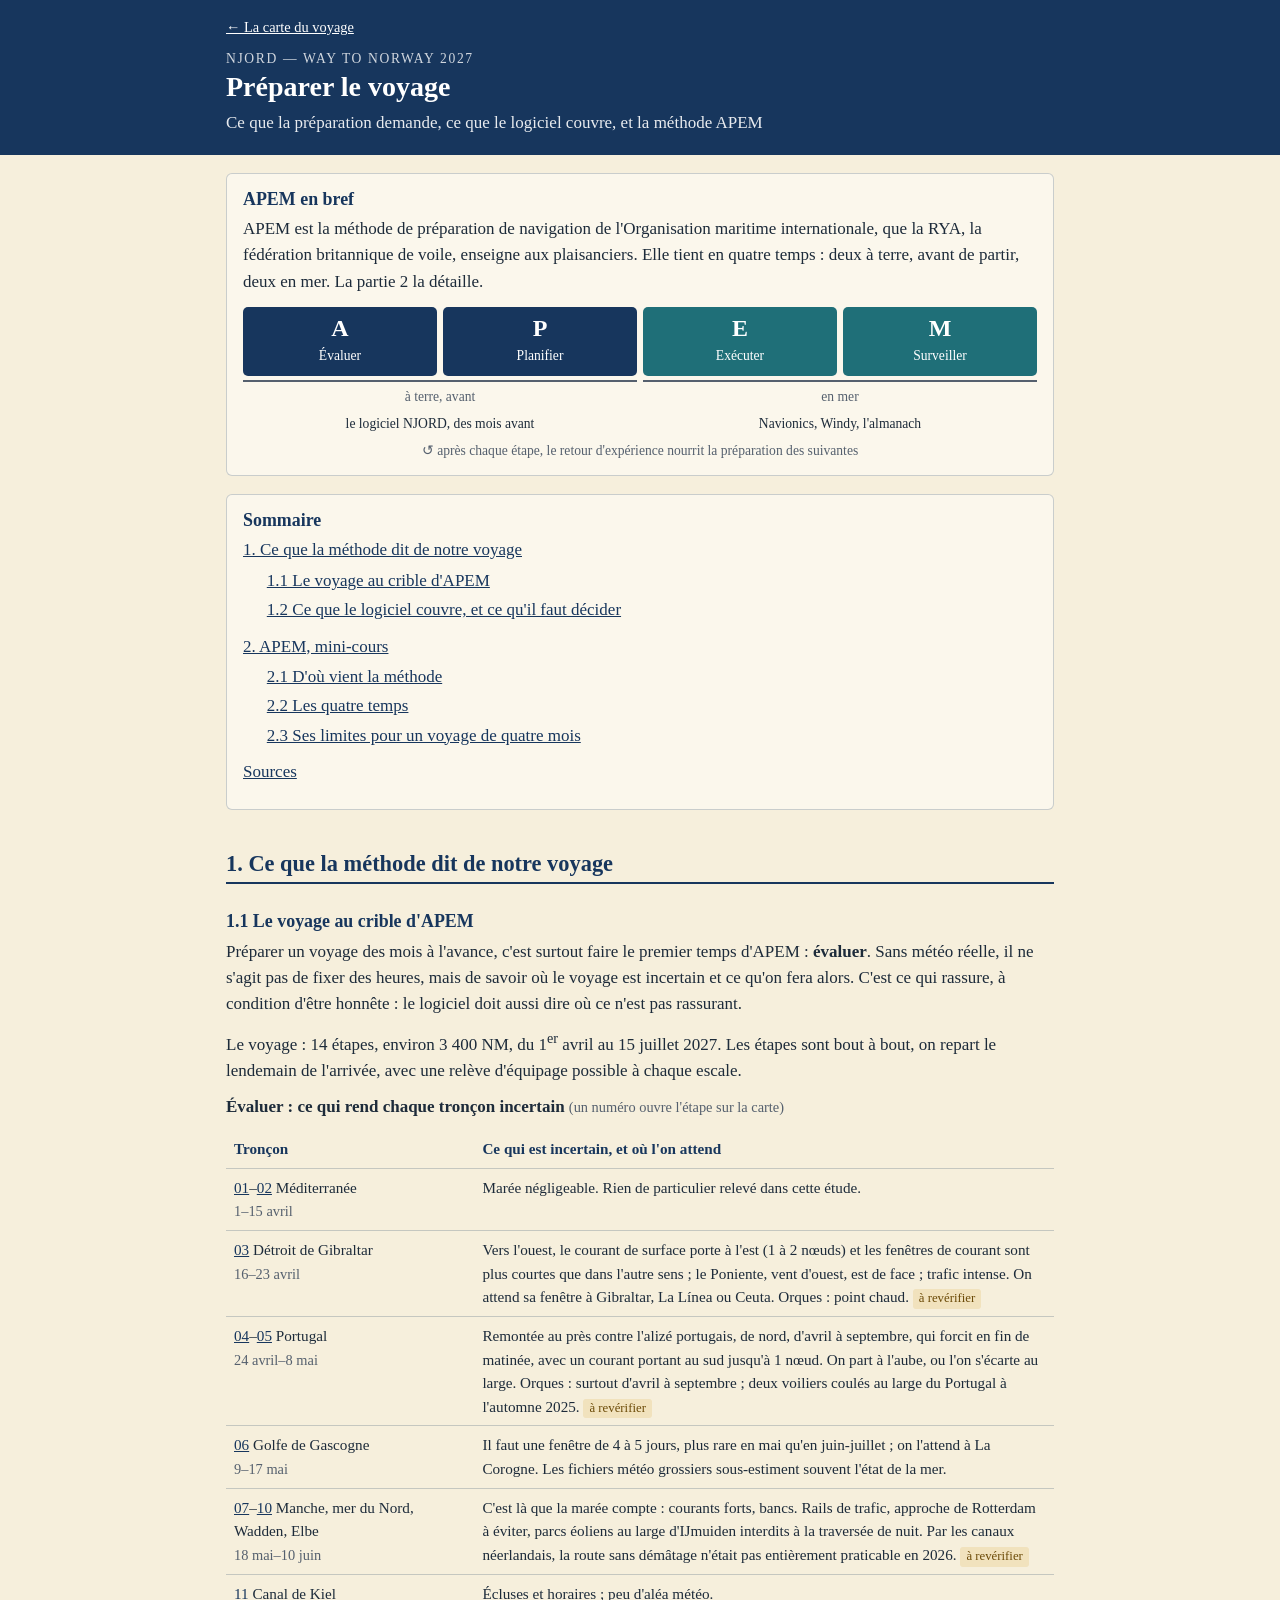
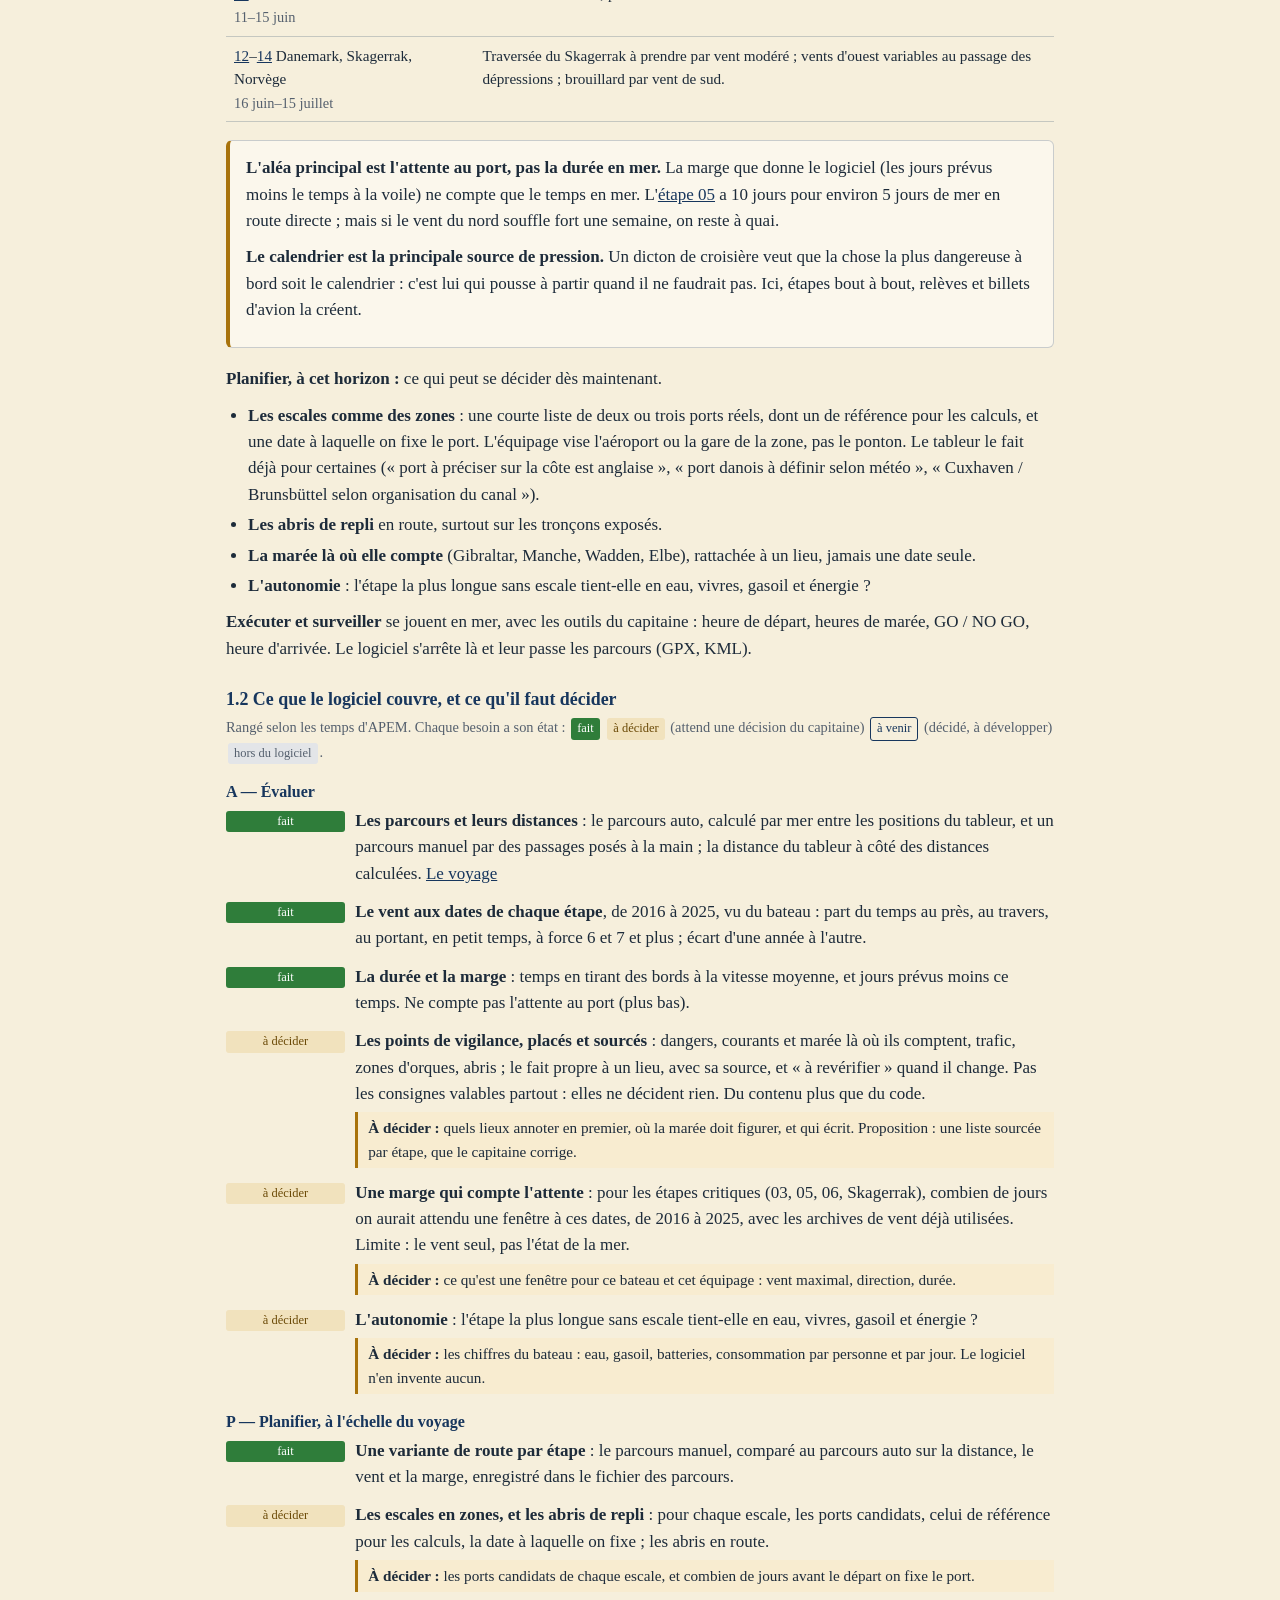
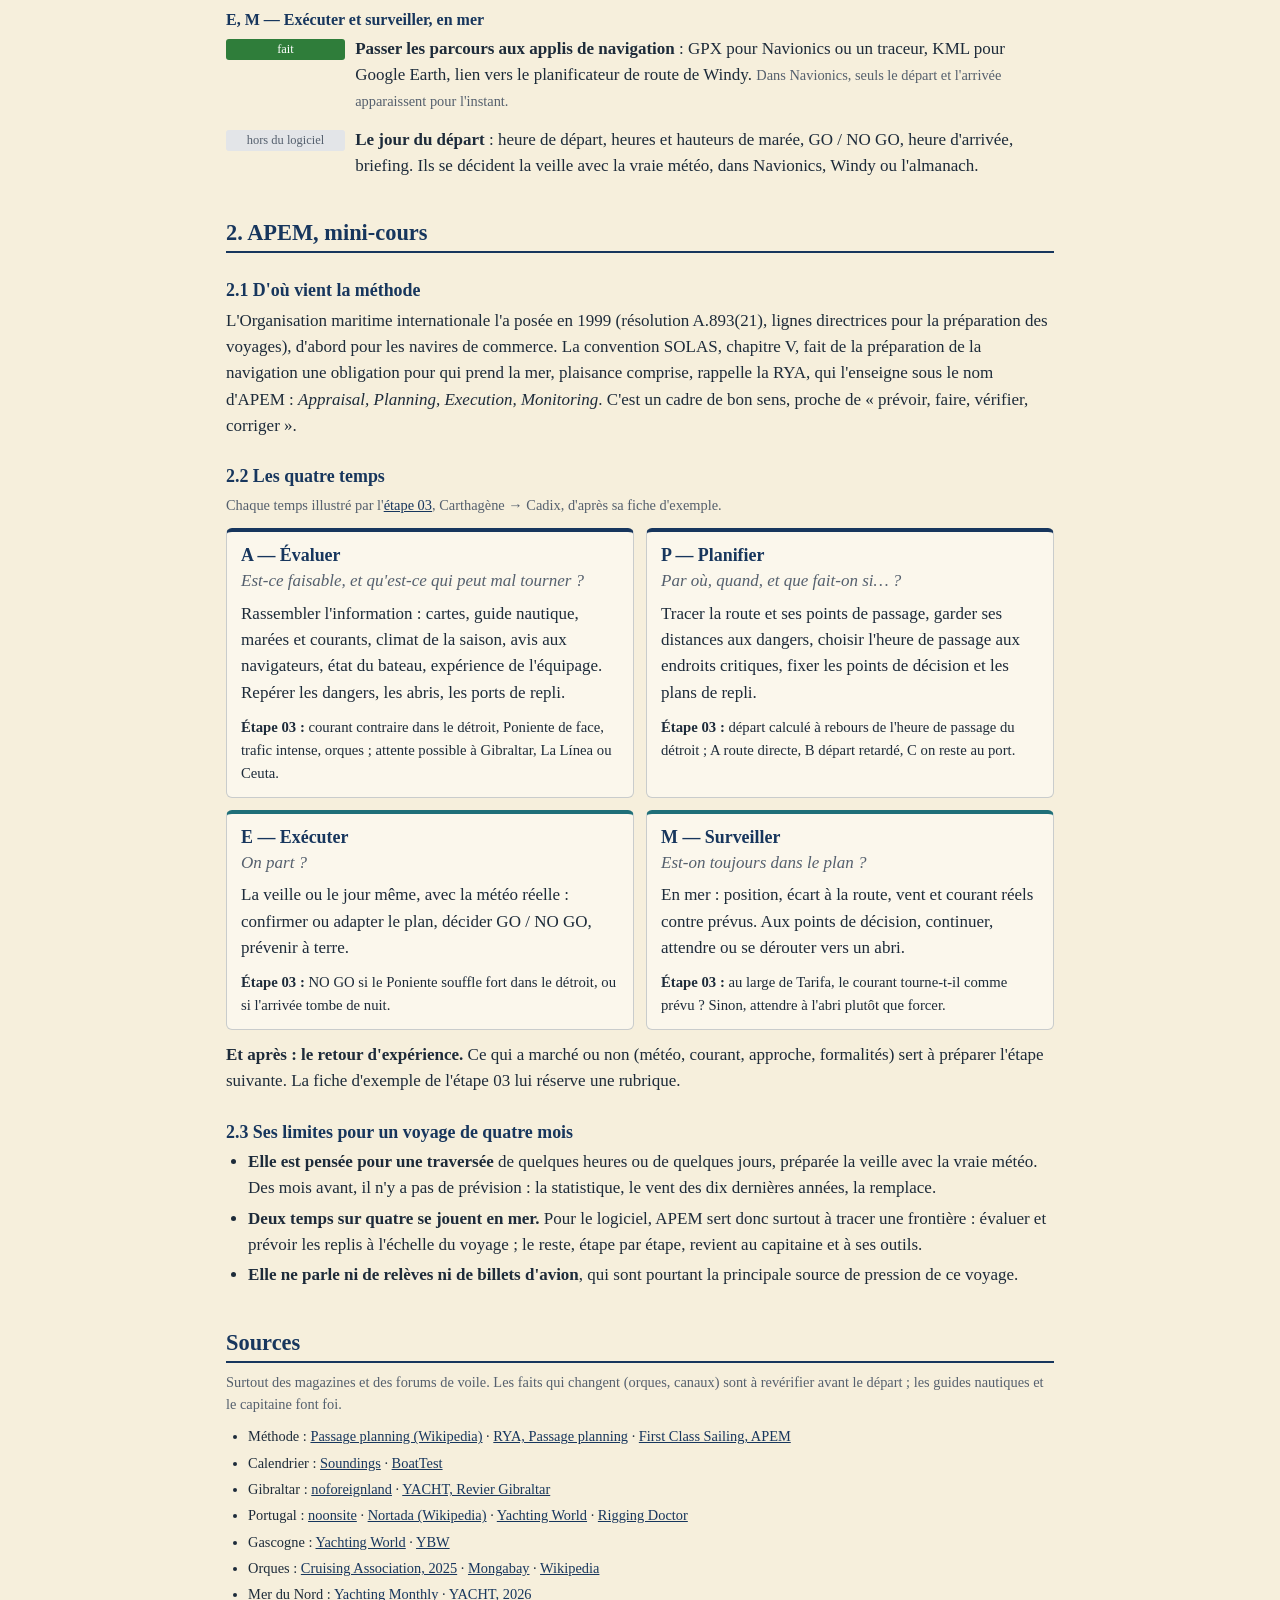
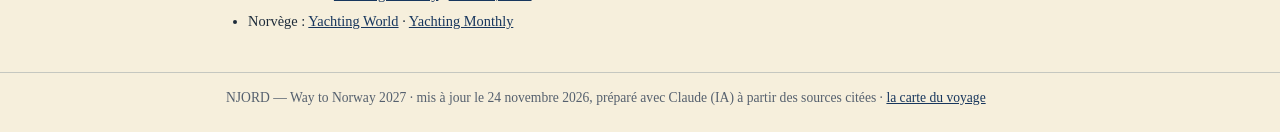
==== preparer.html @ 91cc05fa "Site publié depuis ad06f02" ====
<!doctype html>
<html lang="fr">
<head>
  <meta charset="utf-8">
  <meta name="viewport" content="width=device-width, initial-scale=1">
  <title>NJORD — préparer le voyage</title>
  <style>
    :root {
      --navy: #17365d;
      --sea: #1f6f78;
      --paper: #f6efdc;
      --card: #fbf7ec;
      --ink: #1d2b3a;
      --muted: #55606e;
      --rule: rgba(23, 54, 93, 0.22);
      --watch: #a8730c;
      --done: #2f7d3a;
    }
    * { box-sizing: border-box; }
    html { -webkit-text-size-adjust: 100%; }
    body { margin: 0; background: var(--paper); color: var(--ink); font: 17px/1.55 Georgia, 'Times New Roman', serif; }
    .wrap { max-width: 860px; margin: 0 auto; padding: 0 16px; }
    a { color: var(--navy); }
    h1, h2, h3, h4 { color: var(--navy); line-height: 1.25; }
    h1 { margin: 0; font-size: 1.75rem; color: #fff; }
    h2 { margin: 40px 0 8px; padding-bottom: 4px; border-bottom: 2px solid var(--navy); font-size: 1.4rem; }
    h3 { margin: 26px 0 6px; font-size: 1.12rem; }
    h4 { margin: 18px 0 6px; font-size: 1rem; }
    p { margin: 0 0 10px; }
    ul, ol { margin: 0 0 10px; padding-left: 1.3em; }
    li { margin-bottom: 4px; }
    .small { font-size: 0.9rem; color: var(--muted); }

    header { background: var(--navy); color: #fff; padding: 14px 0 18px; }
    header a { color: #fff; }
    header .back { display: inline-block; margin-bottom: 10px; font-size: 0.9rem; }
    header .kicker { font-size: 0.85rem; letter-spacing: 0.12em; text-transform: uppercase; opacity: 0.8; }
    header .sub { margin-top: 6px; opacity: 0.9; }

    .box { margin: 18px 0; padding: 14px 16px; background: var(--card); border: 1px solid var(--rule); border-radius: 6px; }
    .box h3 { margin-top: 0; }
    .finding { border-left: 4px solid var(--watch); }

    .phases { display: grid; grid-template-columns: repeat(4, 1fr); gap: 6px; margin: 12px 0 4px; text-align: center; }
    .phase { padding: 8px 4px; border-radius: 5px; color: #fff; }
    .phase b { display: block; font-size: 1.5rem; line-height: 1.1; }
    .phase span { font-size: 0.85rem; }
    .ashore { background: var(--navy); }
    .atsea { background: var(--sea); }
    .bands { display: grid; grid-template-columns: repeat(4, 1fr); gap: 6px; font-size: 0.85rem; text-align: center; color: var(--muted); }
    .bands div { grid-column: span 2; padding-top: 4px; border-top: 2px solid currentColor; }
    .bands .who { border-top: none; padding-top: 0; color: var(--ink); }
    .loop { margin-top: 6px; font-size: 0.85rem; color: var(--muted); text-align: center; }

    nav ol { list-style: none; padding-left: 0; }
    nav ol ol { padding-left: 1.4em; margin-top: 4px; }
    nav li { margin-bottom: 3px; }

    table { width: 100%; border-collapse: collapse; margin: 10px 0 14px; font-size: 0.95rem; }
    th, td { padding: 7px 8px; border-bottom: 1px solid var(--rule); text-align: left; vertical-align: top; }
    th { color: var(--navy); }
    td:first-child { width: 30%; }
    .tag { display: inline-block; padding: 0 6px; border-radius: 3px; background: #f1e2bd; color: #6b4a07; font-size: 0.8rem; white-space: nowrap; }

    .needs { list-style: none; padding-left: 0; }
    .needs > li { display: grid; grid-template-columns: 7em 1fr; gap: 0.6em; margin-bottom: 12px; }
    .state { display: inline-block; align-self: start; margin-top: 3px; padding: 1px 6px; border-radius: 3px; font-size: 0.78rem; text-align: center; }
    .state.done { background: var(--done); color: #fff; }
    .state.decide { background: #f1e2bd; color: #6b4a07; }
    .state.coming { border: 1px solid var(--navy); color: var(--navy); }
    .state.out { background: #e3e5e8; color: var(--muted); }
    .legend .state { margin: 0 2px; }
    .decision { margin-top: 5px; padding: 4px 10px; border-left: 3px solid var(--watch); background: #f8ecd0; font-size: 0.95rem; }

    .cards { display: grid; grid-template-columns: repeat(2, 1fr); gap: 12px; margin: 12px 0; }
    .card { padding: 12px 14px; background: var(--card); border: 1px solid var(--rule); border-top: 4px solid var(--navy); border-radius: 6px; }
    .card.atsea-card { border-top-color: var(--sea); }
    .card h3 { margin: 0 0 2px; }
    .card .q { margin-bottom: 6px; font-style: italic; color: var(--muted); }
    .card .ex { margin-top: 6px; font-size: 0.92rem; }

    footer { margin: 40px 0 0; padding: 14px 0 24px; border-top: 1px solid var(--rule); font-size: 0.85rem; color: var(--muted); }
    .sources li { font-size: 0.9rem; }

    @media (max-width: 600px) {
      body { font-size: 16px; }
      .cards { grid-template-columns: 1fr; }
      td:first-child { width: 36%; }
      .phase b { font-size: 1.25rem; }
      .phase span, .bands { font-size: 0.75rem; }
      .needs > li { grid-template-columns: 1fr; gap: 3px; }
      .needs .state { justify-self: start; }
    }
    @media print {
      @page { size: A4; margin: 14mm; }
      body { background: #fff; font-size: 11pt; }
      header, .phase, .state { -webkit-print-color-adjust: exact; print-color-adjust: exact; }
      header .back { display: none; }
      .box, .card, tr, .phases, .needs > li { break-inside: avoid; }
      h2, h3, h4 { break-after: avoid; }
      a { color: inherit; text-decoration: none; }
    }
  </style>
</head>
<body>
  <header>
    <div class="wrap">
      <a class="back" href="index.html#voyage">← La carte du voyage</a>
      <div class="kicker">NJORD — Way to Norway 2027</div>
      <h1>Préparer le voyage</h1>
      <div class="sub">Ce que la préparation demande, ce que le logiciel couvre, et la méthode APEM</div>
    </div>
  </header>

  <main class="wrap">
    <div class="box">
      <h3>APEM en bref</h3>
      <p>APEM est la méthode de préparation de navigation de l'Organisation maritime internationale, que la RYA, la
        fédération britannique de voile, enseigne aux plaisanciers. Elle tient en quatre temps : deux à terre, avant de
        partir, deux en mer. La partie 2 la détaille.</p>
      <div class="phases" role="img" aria-label="Évaluer et Planifier à terre, avec le logiciel NJORD ; Exécuter et Surveiller en mer, avec les applis de navigation">
        <div class="phase ashore"><b>A</b><span>Évaluer</span></div>
        <div class="phase ashore"><b>P</b><span>Planifier</span></div>
        <div class="phase atsea"><b>E</b><span>Exécuter</span></div>
        <div class="phase atsea"><b>M</b><span>Surveiller</span></div>
      </div>
      <div class="bands">
        <div>à terre, avant</div>
        <div>en mer</div>
        <div class="who">le logiciel NJORD, des mois avant</div>
        <div class="who">Navionics, Windy, l'almanach</div>
      </div>
      <div class="loop">↺ après chaque étape, le retour d'expérience nourrit la préparation des suivantes</div>
    </div>

    <nav class="box" aria-label="Sommaire">
      <h3>Sommaire</h3>
      <ol>
        <li><a href="#partie-1">1. Ce que la méthode dit de notre voyage</a>
          <ol>
            <li><a href="#etude">1.1 Le voyage au crible d'APEM</a></li>
            <li><a href="#couverture">1.2 Ce que le logiciel couvre, et ce qu'il faut décider</a></li>
          </ol>
        </li>
        <li><a href="#partie-2">2. APEM, mini-cours</a>
          <ol>
            <li><a href="#origine">2.1 D'où vient la méthode</a></li>
            <li><a href="#temps">2.2 Les quatre temps</a></li>
            <li><a href="#limites">2.3 Ses limites pour un voyage de quatre mois</a></li>
          </ol>
        </li>
        <li><a href="#sources">Sources</a></li>
      </ol>
    </nav>

    <h2 id="partie-1">1. Ce que la méthode dit de notre voyage</h2>

    <h3 id="etude">1.1 Le voyage au crible d'APEM</h3>
    <p>Préparer un voyage des mois à l'avance, c'est surtout faire le premier temps d'APEM : <b>évaluer</b>. Sans
      météo réelle, il ne s'agit pas de fixer des heures, mais de savoir où le voyage est incertain et ce qu'on fera
      alors. C'est ce qui rassure, à condition d'être honnête : le logiciel doit aussi dire où ce n'est pas rassurant.</p>
    <p>Le voyage : 14 étapes, environ 3 400 NM, du 1<sup>er</sup> avril au 15 juillet 2027. Les étapes sont bout à
      bout, on repart le lendemain de l'arrivée, avec une relève d'équipage possible à chaque escale.</p>

    <p><b>Évaluer : ce qui rend chaque tronçon incertain</b> <span class="small">(un numéro ouvre l'étape sur la
      carte)</span></p>
    <table>
      <thead><tr><th>Tronçon</th><th>Ce qui est incertain, et où l'on attend</th></tr></thead>
      <tbody>
        <tr><td><a href="index.html#etape-01">01</a>–<a href="index.html#etape-02">02</a> Méditerranée<br><span class="small">1–15 avril</span></td>
          <td>Marée négligeable. Rien de particulier relevé dans cette étude.</td></tr>
        <tr><td><a href="index.html#etape-03">03</a> Détroit de Gibraltar<br><span class="small">16–23 avril</span></td>
          <td>Vers l'ouest, le courant de surface porte à l'est (1 à 2 nœuds) et les fenêtres de courant sont plus
            courtes que dans l'autre sens ; le Poniente, vent d'ouest, est de face ; trafic intense. On attend sa
            fenêtre à Gibraltar, La Línea ou Ceuta. Orques : point chaud. <span class="tag">à revérifier</span></td></tr>
        <tr><td><a href="index.html#etape-04">04</a>–<a href="index.html#etape-05">05</a> Portugal<br><span class="small">24 avril–8 mai</span></td>
          <td>Remontée au près contre l'alizé portugais, de nord, d'avril à septembre, qui forcit en fin de matinée,
            avec un courant portant au sud jusqu'à 1 nœud. On part à l'aube, ou l'on s'écarte au large. Orques :
            surtout d'avril à septembre ; deux voiliers coulés au large du Portugal à l'automne 2025.
            <span class="tag">à revérifier</span></td></tr>
        <tr><td><a href="index.html#etape-06">06</a> Golfe de Gascogne<br><span class="small">9–17 mai</span></td>
          <td>Il faut une fenêtre de 4 à 5 jours, plus rare en mai qu'en juin-juillet ; on l'attend à La Corogne. Les
            fichiers météo grossiers sous-estiment souvent l'état de la mer.</td></tr>
        <tr><td><a href="index.html#etape-07">07</a>–<a href="index.html#etape-10">10</a> Manche, mer du Nord, Wadden, Elbe<br><span class="small">18 mai–10 juin</span></td>
          <td>C'est là que la marée compte : courants forts, bancs. Rails de trafic, approche de Rotterdam à éviter,
            parcs éoliens au large d'IJmuiden interdits à la traversée de nuit. Par les canaux néerlandais, la route
            sans démâtage n'était pas entièrement praticable en 2026. <span class="tag">à revérifier</span></td></tr>
        <tr><td><a href="index.html#etape-11">11</a> Canal de Kiel<br><span class="small">11–15 juin</span></td>
          <td>Écluses et horaires ; peu d'aléa météo.</td></tr>
        <tr><td><a href="index.html#etape-12">12</a>–<a href="index.html#etape-14">14</a> Danemark, Skagerrak, Norvège<br><span class="small">16 juin–15 juillet</span></td>
          <td>Traversée du Skagerrak à prendre par vent modéré ; vents d'ouest variables au passage des dépressions ;
            brouillard par vent de sud.</td></tr>
      </tbody>
    </table>

    <div class="box finding">
      <p><b>L'aléa principal est l'attente au port, pas la durée en mer.</b> La marge que donne le logiciel (les jours
        prévus moins le temps à la voile) ne compte que le temps en mer. L'<a href="index.html#etape-05">étape 05</a> a
        10 jours pour environ 5 jours de mer en route directe ; mais si le vent du nord souffle fort une semaine, on
        reste à quai.</p>
      <p><b>Le calendrier est la principale source de pression.</b> Un dicton de croisière veut que la chose la plus
        dangereuse à bord soit le calendrier : c'est lui qui pousse à partir quand il ne faudrait pas. Ici, étapes bout
        à bout, relèves et billets d'avion la créent.</p>
    </div>

    <p><b>Planifier, à cet horizon :</b> ce qui peut se décider dès maintenant.</p>
    <ul>
      <li><b>Les escales comme des zones</b> : une courte liste de deux ou trois ports réels, dont un de référence pour
        les calculs, et une date à laquelle on fixe le port. L'équipage vise l'aéroport ou la gare de la zone, pas le
        ponton. Le tableur le fait déjà pour certaines (« port à préciser sur la côte est anglaise », « port danois à
        définir selon météo », « Cuxhaven / Brunsbüttel selon organisation du canal »).</li>
      <li><b>Les abris de repli</b> en route, surtout sur les tronçons exposés.</li>
      <li><b>La marée là où elle compte</b> (Gibraltar, Manche, Wadden, Elbe), rattachée à un lieu, jamais une date
        seule.</li>
      <li><b>L'autonomie</b> : l'étape la plus longue sans escale tient-elle en eau, vivres, gasoil et énergie ?</li>
    </ul>
    <p><b>Exécuter et surveiller</b> se jouent en mer, avec les outils du capitaine : heure de départ, heures de
      marée, GO / NO GO, heure d'arrivée. Le logiciel s'arrête là et leur passe les parcours (GPX, KML).</p>

    <h3 id="couverture">1.2 Ce que le logiciel couvre, et ce qu'il faut décider</h3>
    <p class="small legend">Rangé selon les temps d'APEM. Chaque besoin a son état :
      <span class="state done">fait</span> <span class="state decide">à décider</span> (attend une décision du
      capitaine) <span class="state coming">à venir</span> (décidé, à développer)
      <span class="state out">hors du logiciel</span>.</p>

    <h4>A — Évaluer</h4>
    <ul class="needs">
      <li><span class="state done">fait</span><div><b>Les parcours et leurs distances</b> : le parcours auto, calculé par
        mer entre les positions du tableur, et un parcours manuel par des passages posés à la main ; la distance du
        tableur à côté des distances calculées. <a href="index.html#voyage">Le voyage</a></div></li>
      <li><span class="state done">fait</span><div><b>Le vent aux dates de chaque étape</b>, de 2016 à 2025, vu du bateau :
        part du temps au près, au travers, au portant, en petit temps, à force 6 et 7 et plus ; écart d'une année à
        l'autre.</div></li>
      <li><span class="state done">fait</span><div><b>La durée et la marge</b> : temps en tirant des bords à la vitesse
        moyenne, et jours prévus moins ce temps. Ne compte pas l'attente au port (plus bas).</div></li>
      <li><span class="state decide">à décider</span><div><b>Les points de vigilance, placés et sourcés</b> : dangers,
        courants et marée là où ils comptent, trafic, zones d'orques, abris ; le fait propre à un lieu, avec sa source,
        et « à revérifier » quand il change. Pas les consignes valables partout : elles ne décident rien. Du contenu
        plus que du code.
        <div class="decision"><b>À décider :</b> quels lieux annoter en premier, où la marée doit figurer, et qui écrit.
          Proposition : une liste sourcée par étape, que le capitaine corrige.</div></div></li>
      <li><span class="state decide">à décider</span><div><b>Une marge qui compte l'attente</b> : pour les étapes
        critiques (03, 05, 06, Skagerrak), combien de jours on aurait attendu une fenêtre à ces dates, de 2016 à 2025,
        avec les archives de vent déjà utilisées. Limite : le vent seul, pas l'état de la mer.
        <div class="decision"><b>À décider :</b> ce qu'est une fenêtre pour ce bateau et cet équipage : vent maximal,
          direction, durée.</div></div></li>
      <li><span class="state decide">à décider</span><div><b>L'autonomie</b> : l'étape la plus longue sans escale
        tient-elle en eau, vivres, gasoil et énergie ?
        <div class="decision"><b>À décider :</b> les chiffres du bateau : eau, gasoil, batteries, consommation par
          personne et par jour. Le logiciel n'en invente aucun.</div></div></li>
    </ul>

    <h4>P — Planifier, à l'échelle du voyage</h4>
    <ul class="needs">
      <li><span class="state done">fait</span><div><b>Une variante de route par étape</b> : le parcours manuel, comparé au
        parcours auto sur la distance, le vent et la marge, enregistré dans le fichier des parcours.</div></li>
      <li><span class="state decide">à décider</span><div><b>Les escales en zones, et les abris de repli</b> : pour chaque
        escale, les ports candidats, celui de référence pour les calculs, la date à laquelle on fixe ; les abris en
        route.
        <div class="decision"><b>À décider :</b> les ports candidats de chaque escale, et combien de jours avant le
          départ on fixe le port.</div></div></li>
    </ul>

    <h4>E, M — Exécuter et surveiller, en mer</h4>
    <ul class="needs">
      <li><span class="state done">fait</span><div><b>Passer les parcours aux applis de navigation</b> : GPX pour Navionics
        ou un traceur, KML pour Google Earth, lien vers le planificateur de route de Windy.
        <span class="small">Dans Navionics, seuls le départ et l'arrivée apparaissent pour l'instant.</span></div></li>
      <li><span class="state out">hors du logiciel</span><div><b>Le jour du départ</b> : heure de départ, heures et
        hauteurs de marée, GO / NO GO, heure d'arrivée, briefing. Ils se décident la veille avec la vraie météo, dans
        Navionics, Windy ou l'almanach.</div></li>
    </ul>

    <h2 id="partie-2">2. APEM, mini-cours</h2>

    <h3 id="origine">2.1 D'où vient la méthode</h3>
    <p>L'Organisation maritime internationale l'a posée en 1999 (résolution A.893(21), lignes directrices pour la
      préparation des voyages), d'abord pour les navires de commerce. La convention SOLAS, chapitre V, fait de la
      préparation de la navigation une obligation pour qui prend la mer, plaisance comprise, rappelle la RYA, qui
      l'enseigne sous le nom d'APEM : <i>Appraisal, Planning, Execution, Monitoring</i>. C'est un cadre de bon sens,
      proche de « prévoir, faire, vérifier, corriger ».</p>

    <h3 id="temps">2.2 Les quatre temps</h3>
    <p class="small">Chaque temps illustré par l'<a href="index.html#etape-03">étape 03</a>, Carthagène → Cadix,
      d'après sa fiche d'exemple.</p>
    <div class="cards">
      <div class="card">
        <h3>A — Évaluer</h3>
        <div class="q">Est-ce faisable, et qu'est-ce qui peut mal tourner ?</div>
        <p>Rassembler l'information : cartes, guide nautique, marées et courants, climat de la saison, avis aux
          navigateurs, état du bateau, expérience de l'équipage. Repérer les dangers, les abris, les ports de repli.</p>
        <div class="ex"><b>Étape 03 :</b> courant contraire dans le détroit, Poniente de face, trafic intense, orques ;
          attente possible à Gibraltar, La Línea ou Ceuta.</div>
      </div>
      <div class="card">
        <h3>P — Planifier</h3>
        <div class="q">Par où, quand, et que fait-on si… ?</div>
        <p>Tracer la route et ses points de passage, garder ses distances aux dangers, choisir l'heure de passage aux
          endroits critiques, fixer les points de décision et les plans de repli.</p>
        <div class="ex"><b>Étape 03 :</b> départ calculé à rebours de l'heure de passage du détroit ; A route directe,
          B départ retardé, C on reste au port.</div>
      </div>
      <div class="card atsea-card">
        <h3>E — Exécuter</h3>
        <div class="q">On part ?</div>
        <p>La veille ou le jour même, avec la météo réelle : confirmer ou adapter le plan, décider GO / NO GO,
          prévenir à terre.</p>
        <div class="ex"><b>Étape 03 :</b> NO GO si le Poniente souffle fort dans le détroit, ou si l'arrivée tombe de
          nuit.</div>
      </div>
      <div class="card atsea-card">
        <h3>M — Surveiller</h3>
        <div class="q">Est-on toujours dans le plan ?</div>
        <p>En mer : position, écart à la route, vent et courant réels contre prévus. Aux points de décision,
          continuer, attendre ou se dérouter vers un abri.</p>
        <div class="ex"><b>Étape 03 :</b> au large de Tarifa, le courant tourne-t-il comme prévu ? Sinon, attendre à
          l'abri plutôt que forcer.</div>
      </div>
    </div>
    <p><b>Et après : le retour d'expérience.</b> Ce qui a marché ou non (météo, courant, approche, formalités) sert à
      préparer l'étape suivante. La fiche d'exemple de l'étape 03 lui réserve une rubrique.</p>

    <h3 id="limites">2.3 Ses limites pour un voyage de quatre mois</h3>
    <ul>
      <li><b>Elle est pensée pour une traversée</b> de quelques heures ou de quelques jours, préparée la veille avec
        la vraie météo. Des mois avant, il n'y a pas de prévision : la statistique, le vent des dix dernières années,
        la remplace.</li>
      <li><b>Deux temps sur quatre se jouent en mer.</b> Pour le logiciel, APEM sert donc surtout à tracer une
        frontière : évaluer et prévoir les replis à l'échelle du voyage ; le reste, étape par étape, revient au
        capitaine et à ses outils.</li>
      <li><b>Elle ne parle ni de relèves ni de billets d'avion</b>, qui sont pourtant la principale source de pression
        de ce voyage.</li>
    </ul>

    <h2 id="sources">Sources</h2>
    <p class="small">Surtout des magazines et des forums de voile. Les faits qui changent (orques, canaux) sont à
      revérifier avant le départ ; les guides nautiques et le capitaine font foi.</p>
    <ul class="sources">
      <li>Méthode : <a href="https://wikipedia.com/wiki/Passage_planning">Passage planning (Wikipedia)</a> ·
        <a href="https://www.rya.org.uk/water-safety/passage-planning-and-navigation/passage-planning/">RYA, Passage planning</a> ·
        <a href="https://www.firstclasssailing.com/blog/?p=7060">First Class Sailing, APEM</a></li>
      <li>Calendrier : <a href="https://soundingsonline.com/?p=8841">Soundings</a> ·
        <a href="https://boattest.com/article/whose-idea-was-why-planning-doesnt-always-pay.md">BoatTest</a></li>
      <li>Gibraltar : <a href="https://blog.noforeignland.com/transiting-the-straits-of-gibraltar/">noforeignland</a> ·
        <a href="https://www.yacht.de/reisen-chartern/weltweit/revier-gibraltar-etappenziel-mit-geschichte-zwischen-mittelmeer-und-atlantik/">YACHT, Revier Gibraltar</a></li>
      <li>Portugal : <a href="https://www.noonsite.com/place/portugal/view/weather">noonsite</a> ·
        <a href="https://Www.wikipedia.org/wiki/Nortada">Nortada (Wikipedia)</a> ·
        <a href="https://www.pressreader.com/uk/yachting-world/20181001/281852939442505">Yachting World</a> ·
        <a href="https://riggingdoctor.com/life-aboard/2020/2/1/transatlantic-azores-to-portugal-review">Rigging Doctor</a></li>
      <li>Gascogne : <a href="https://www.yachtingworld.com/expert-sailing-techniques/masterclass-crossing-the-bay-of-biscay-135901">Yachting World</a> ·
        <a href="https://forums.ybw.com/threads/best-time-to-cross-biscay.318951">YBW</a></li>
      <li>Orques : <a href="https://www.theca.org.uk/node/64925">Cruising Association, 2025</a> ·
        <a href="https://news.mongabay.com/short-article/2025/09/iberian-orcas-sink-sailboat-in-latest-ramming-game-in-portugal/">Mongabay</a> ·
        <a href="https://en.wikipedia.org/wiki/Iberian_orca_attacks">Wikipedia</a></li>
      <li>Mer du Nord : <a href="https://www.yachtingmonthly.com/cruising/cruising-guides/sailing-holland-a-cruising-itinerary-just-for-you-88404">Yachting Monthly</a> ·
        <a href="https://www.yacht.de/en/reisen-chartern/niederlande-und-belgien/niederlande-stehende-mast-route-2026-nicht-durchgaengig-befahrbar/">YACHT, 2026</a></li>
      <li>Norvège : <a href="https://www.yachtingworld.com/?p=132308">Yachting World</a> ·
        <a href="https://www.pressreader.com/uk/yachting-monthly/20191001/281625306981943">Yachting Monthly</a></li>
    </ul>
  </main>

  <footer>
    <div class="wrap">NJORD — Way to Norway 2027 · mis à jour le 24 novembre 2026, préparé avec Claude (IA) à partir
      des sources citées · <a href="index.html#voyage">la carte du voyage</a></div>
  </footer>
</body>
</html>
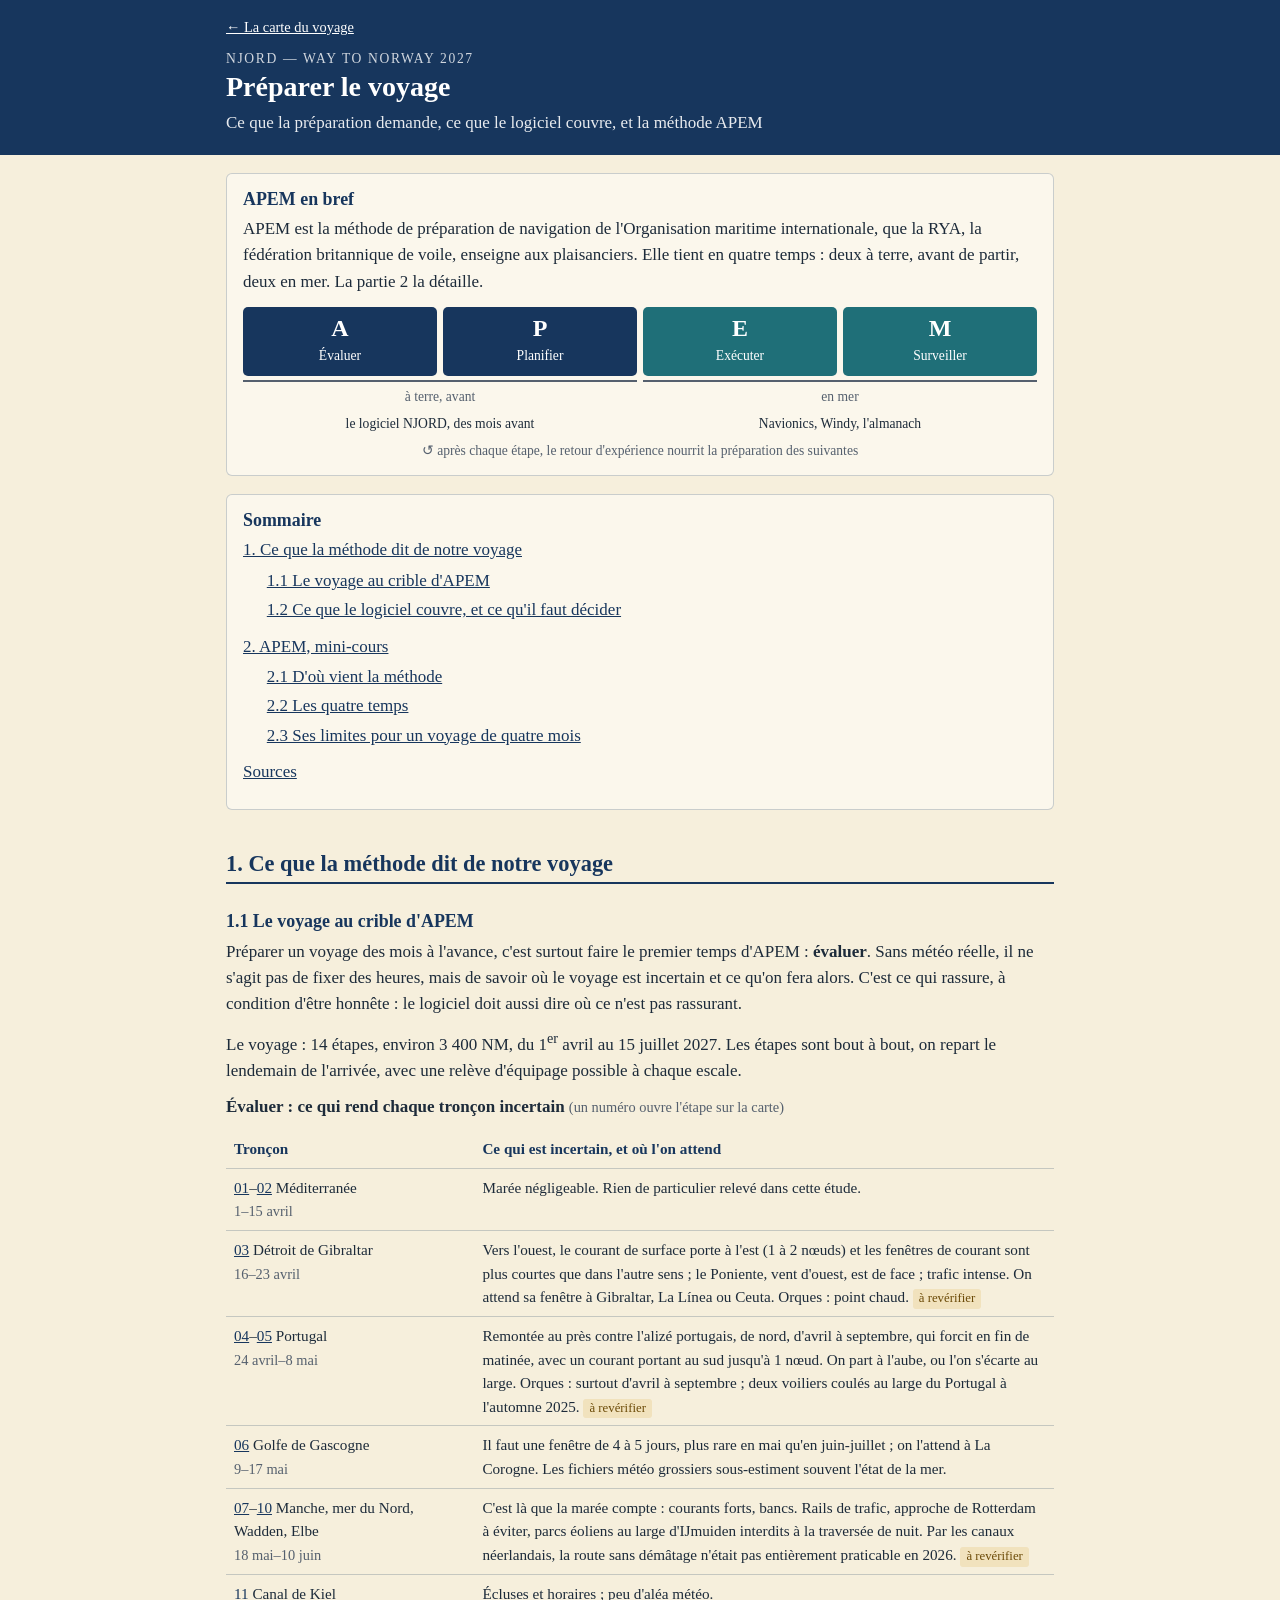
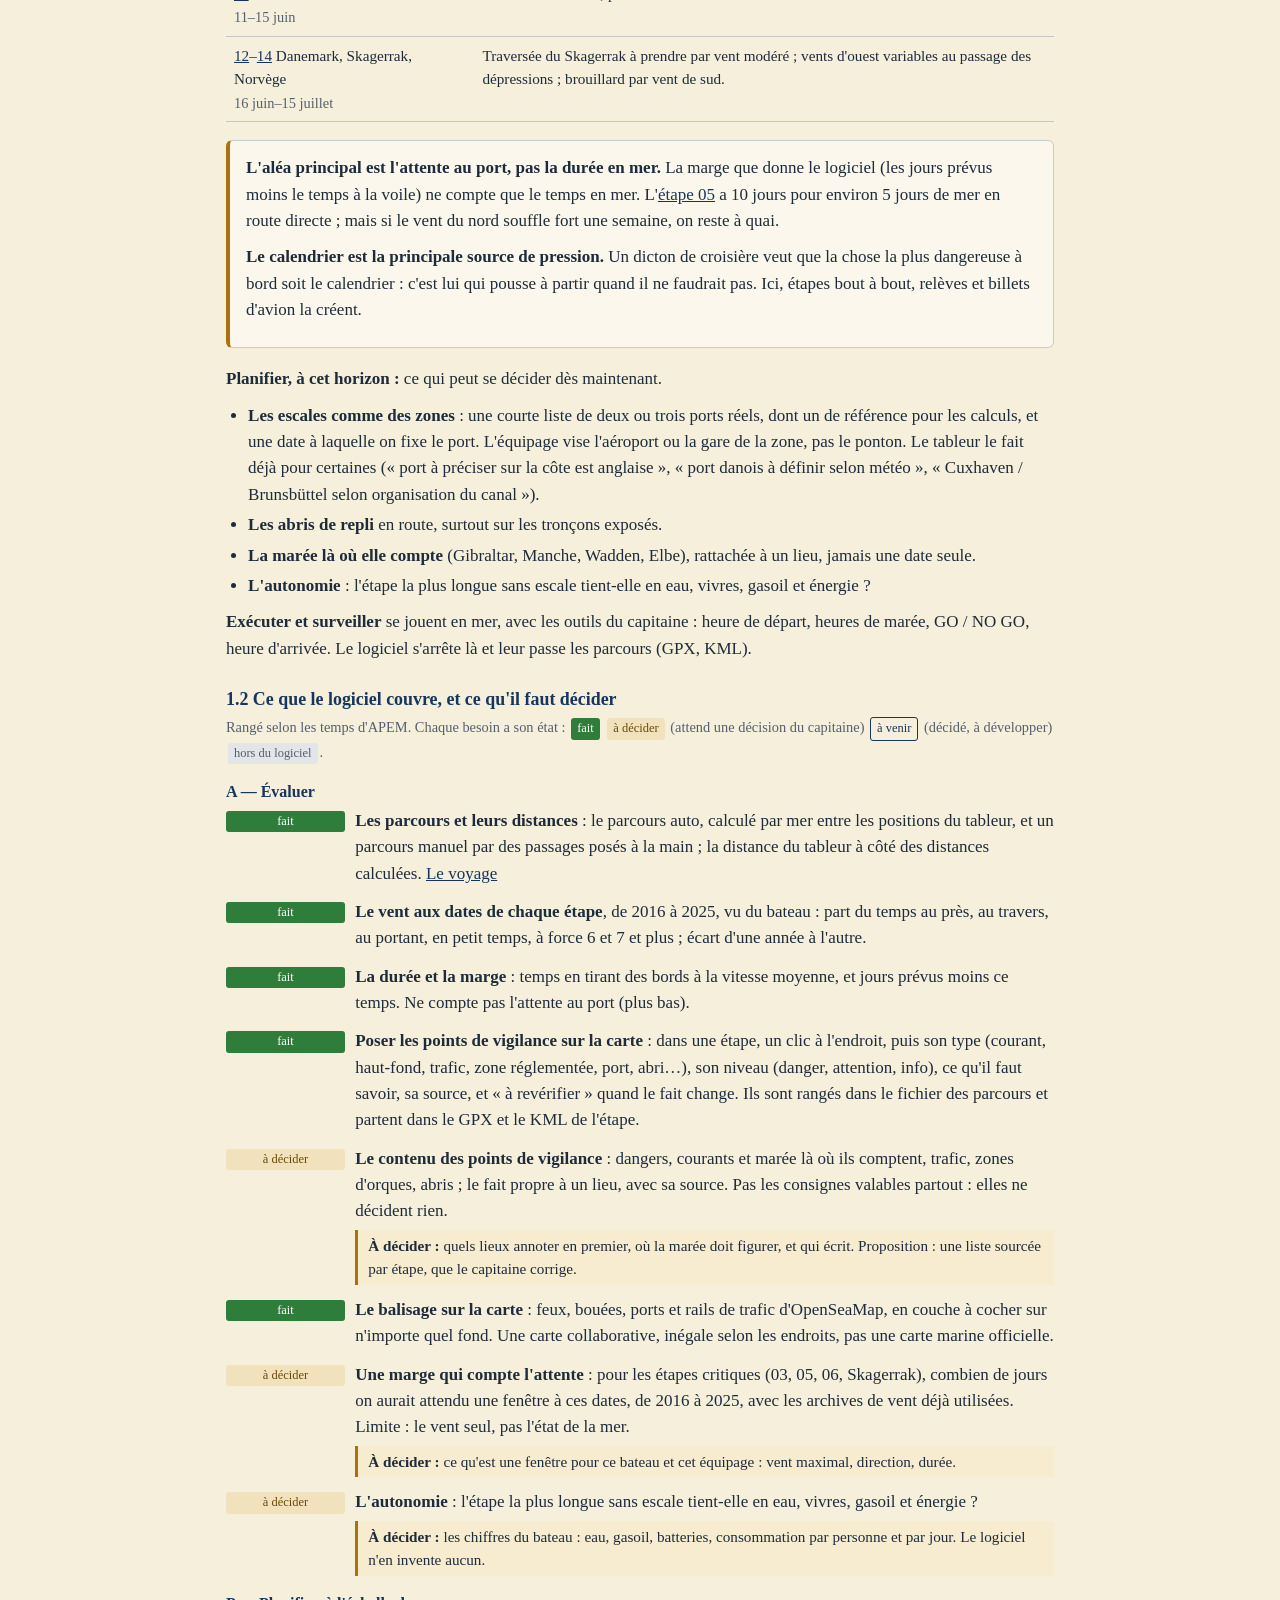
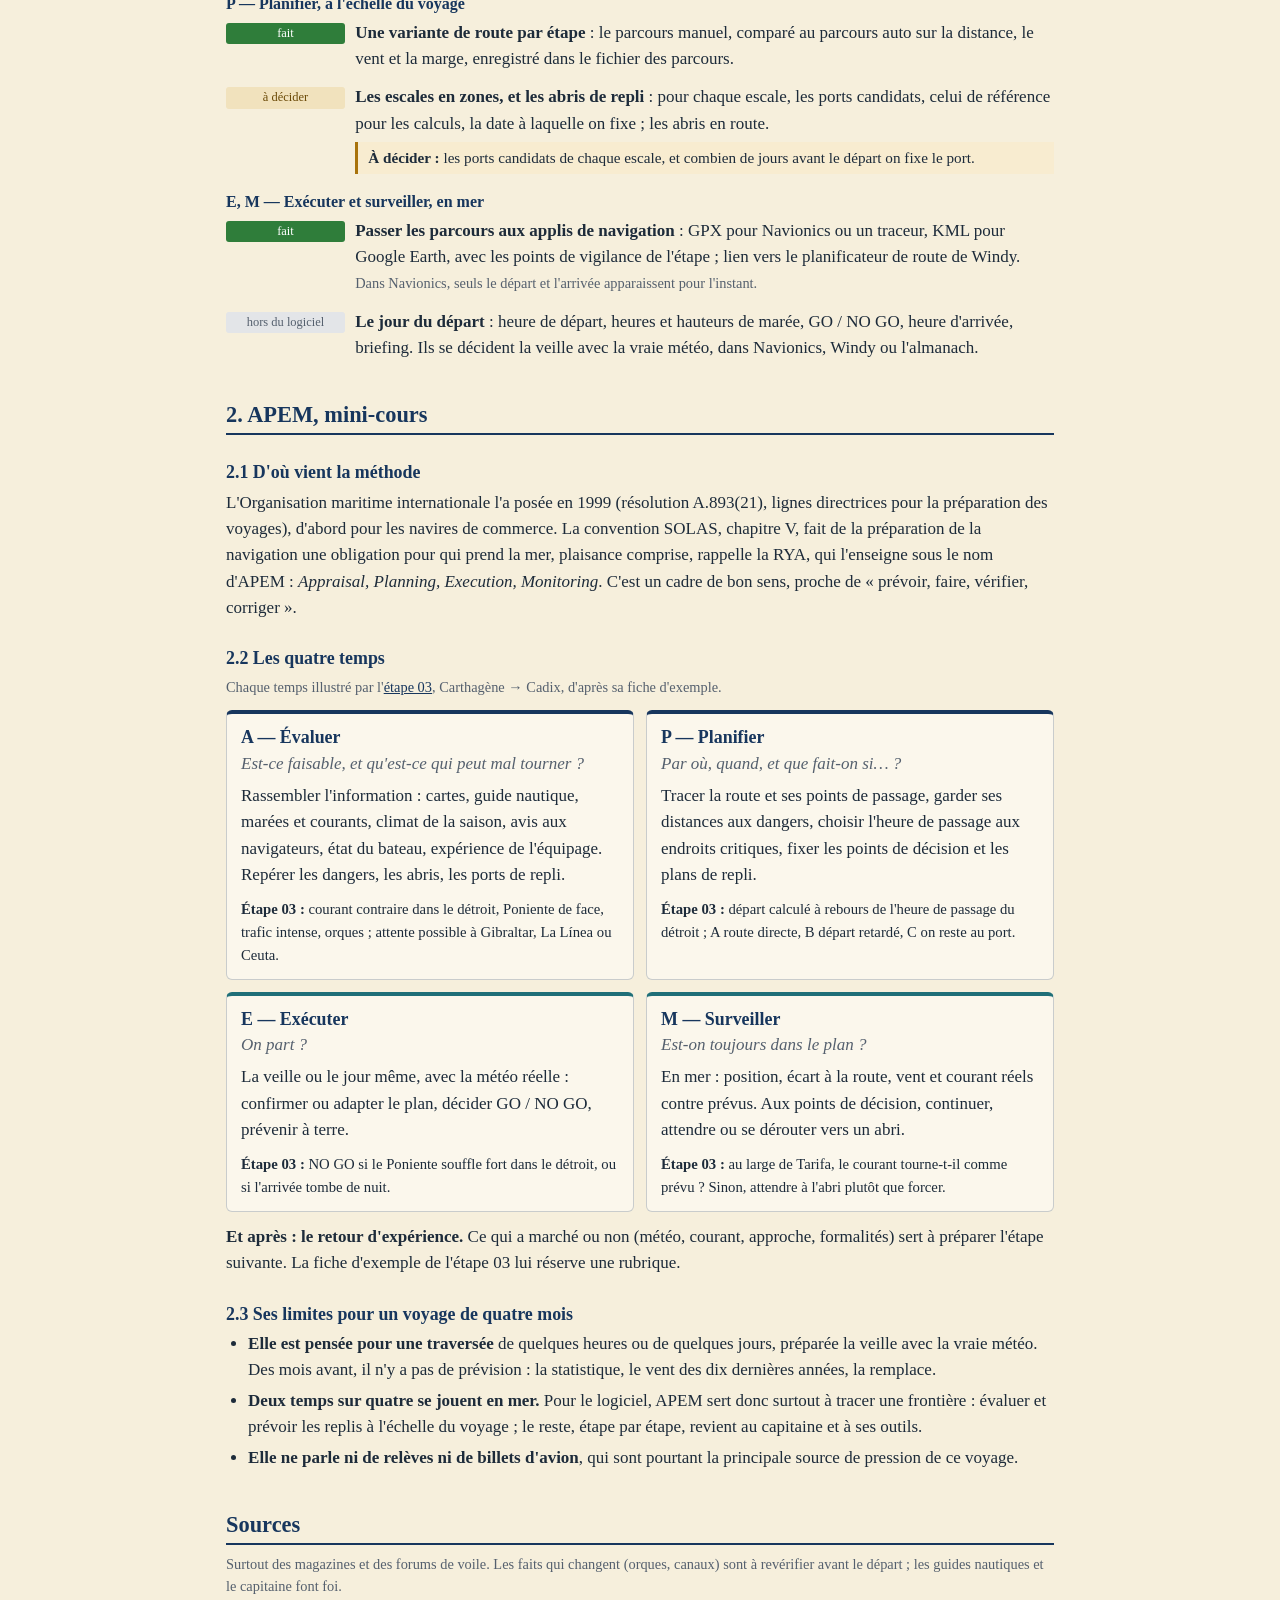
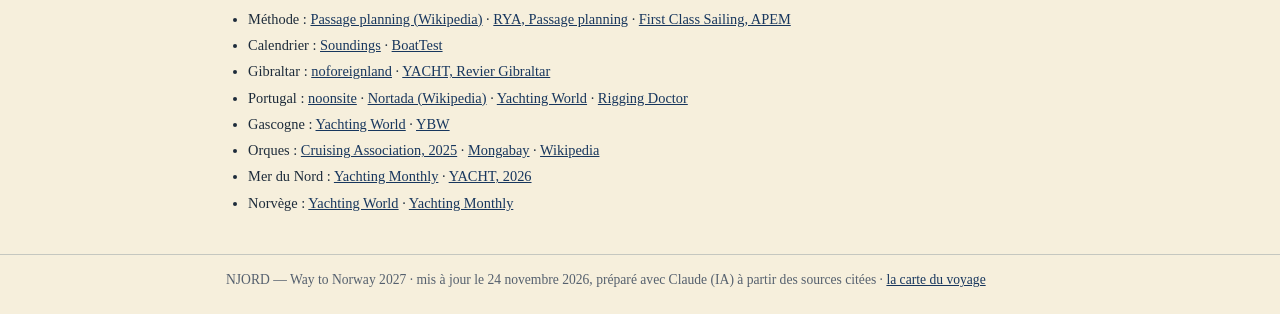
==== commit 6b473b86: "Site publié depuis feeabed" ====
--- a/preparer.html
+++ b/preparer.html
@@ -233,12 +233,18 @@
         l'autre.</div></li>
       <li><span class="state done">fait</span><div><b>La durée et la marge</b> : temps en tirant des bords à la vitesse
         moyenne, et jours prévus moins ce temps. Ne compte pas l'attente au port (plus bas).</div></li>
-      <li><span class="state decide">à décider</span><div><b>Les points de vigilance, placés et sourcés</b> : dangers,
-        courants et marée là où ils comptent, trafic, zones d'orques, abris ; le fait propre à un lieu, avec sa source,
-        et « à revérifier » quand il change. Pas les consignes valables partout : elles ne décident rien. Du contenu
-        plus que du code.
+      <li><span class="state done">fait</span><div><b>Poser les points de vigilance sur la carte</b> : dans une étape,
+        un clic à l'endroit, puis son type (courant, haut-fond, trafic, zone réglementée, port, abri…), son niveau
+        (danger, attention, info), ce qu'il faut savoir, sa source, et « à revérifier » quand le fait change. Ils
+        sont rangés dans le fichier des parcours et partent dans le GPX et le KML de l'étape.</div></li>
+      <li><span class="state decide">à décider</span><div><b>Le contenu des points de vigilance</b> : dangers, courants et
+        marée là où ils comptent, trafic, zones d'orques, abris ; le fait propre à un lieu, avec sa source. Pas les
+        consignes valables partout : elles ne décident rien.
         <div class="decision"><b>À décider :</b> quels lieux annoter en premier, où la marée doit figurer, et qui écrit.
           Proposition : une liste sourcée par étape, que le capitaine corrige.</div></div></li>
+      <li><span class="state done">fait</span><div><b>Le balisage sur la carte</b> : feux, bouées, ports et rails de
+        trafic d'OpenSeaMap, en couche à cocher sur n'importe quel fond. Une carte collaborative, inégale selon les
+        endroits, pas une carte marine officielle.</div></li>
       <li><span class="state decide">à décider</span><div><b>Une marge qui compte l'attente</b> : pour les étapes
         critiques (03, 05, 06, Skagerrak), combien de jours on aurait attendu une fenêtre à ces dates, de 2016 à 2025,
         avec les archives de vent déjà utilisées. Limite : le vent seul, pas l'état de la mer.
@@ -264,7 +270,8 @@
     <h4>E, M — Exécuter et surveiller, en mer</h4>
     <ul class="needs">
       <li><span class="state done">fait</span><div><b>Passer les parcours aux applis de navigation</b> : GPX pour Navionics
-        ou un traceur, KML pour Google Earth, lien vers le planificateur de route de Windy.
+        ou un traceur, KML pour Google Earth, avec les points de vigilance de l'étape ; lien vers le planificateur de
+        route de Windy.
         <span class="small">Dans Navionics, seuls le départ et l'arrivée apparaissent pour l'instant.</span></div></li>
       <li><span class="state out">hors du logiciel</span><div><b>Le jour du départ</b> : heure de départ, heures et
         hauteurs de marée, GO / NO GO, heure d'arrivée, briefing. Ils se décident la veille avec la vraie météo, dans
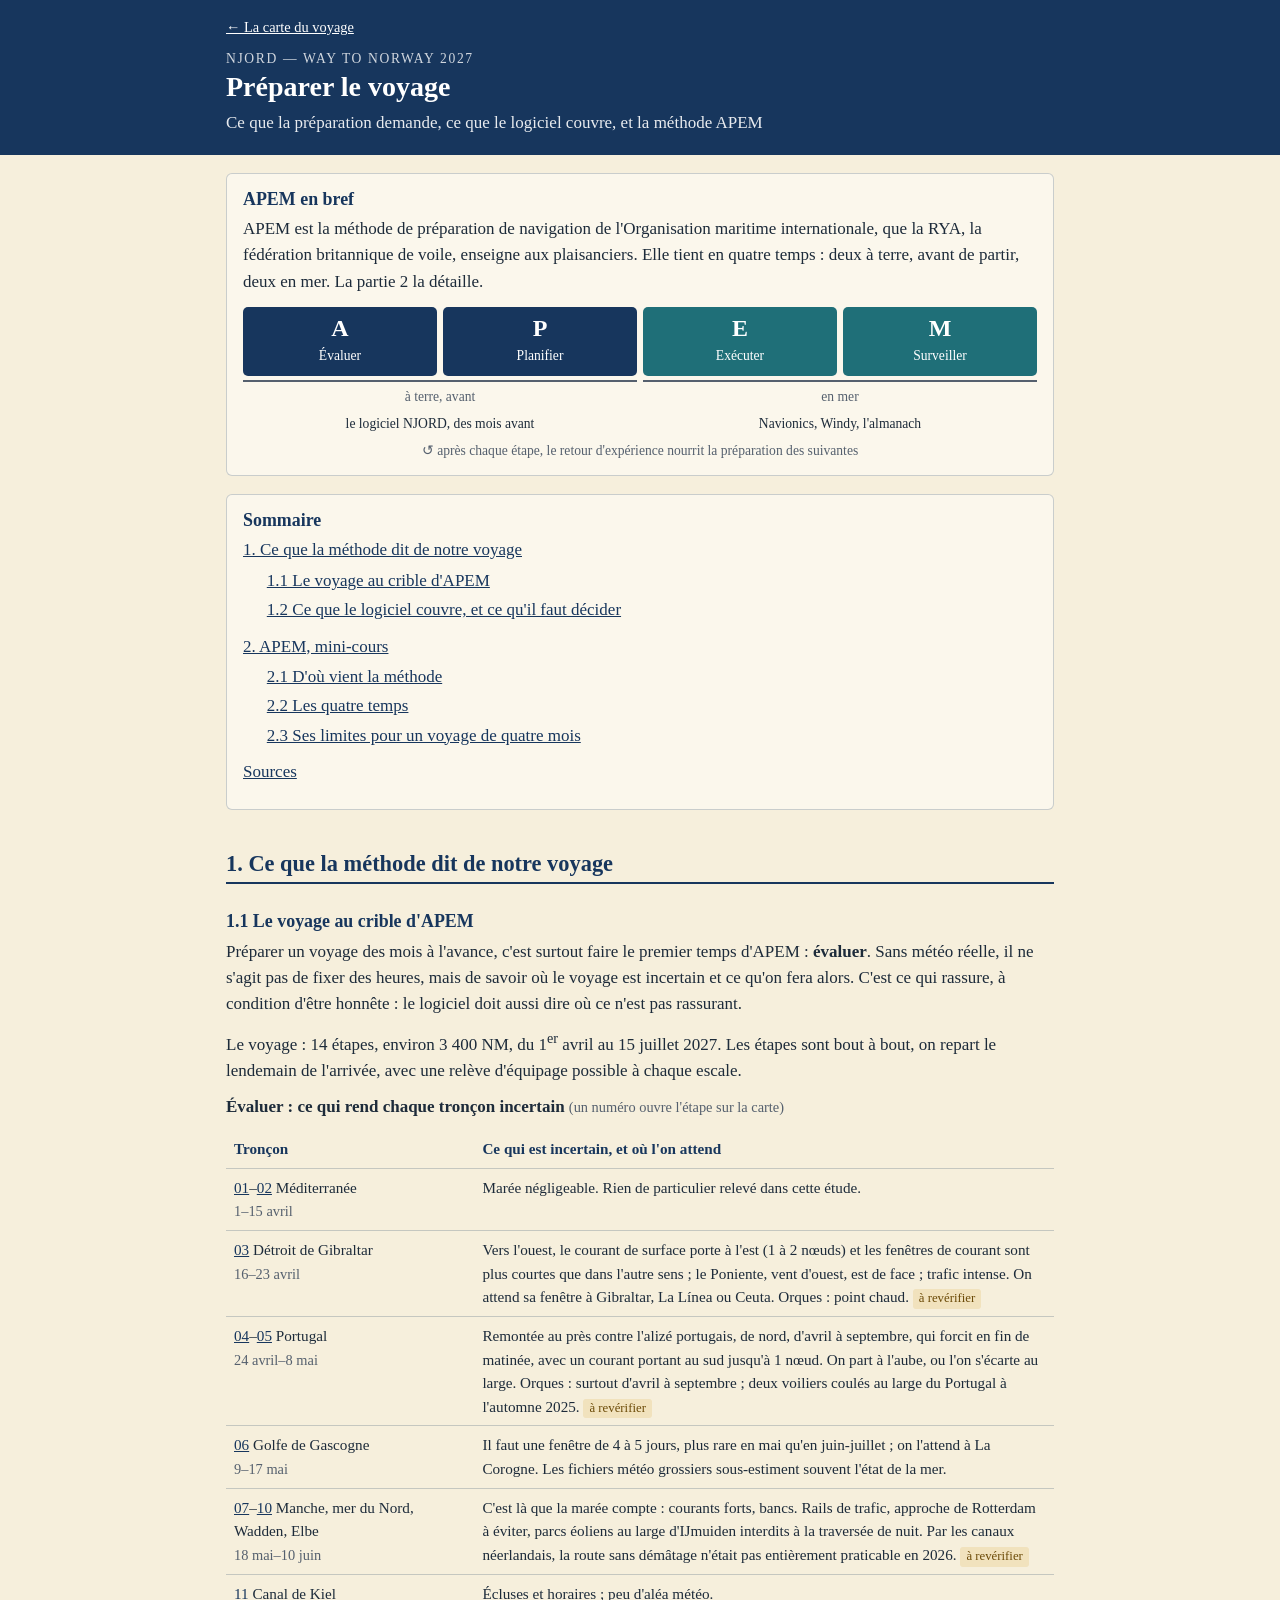
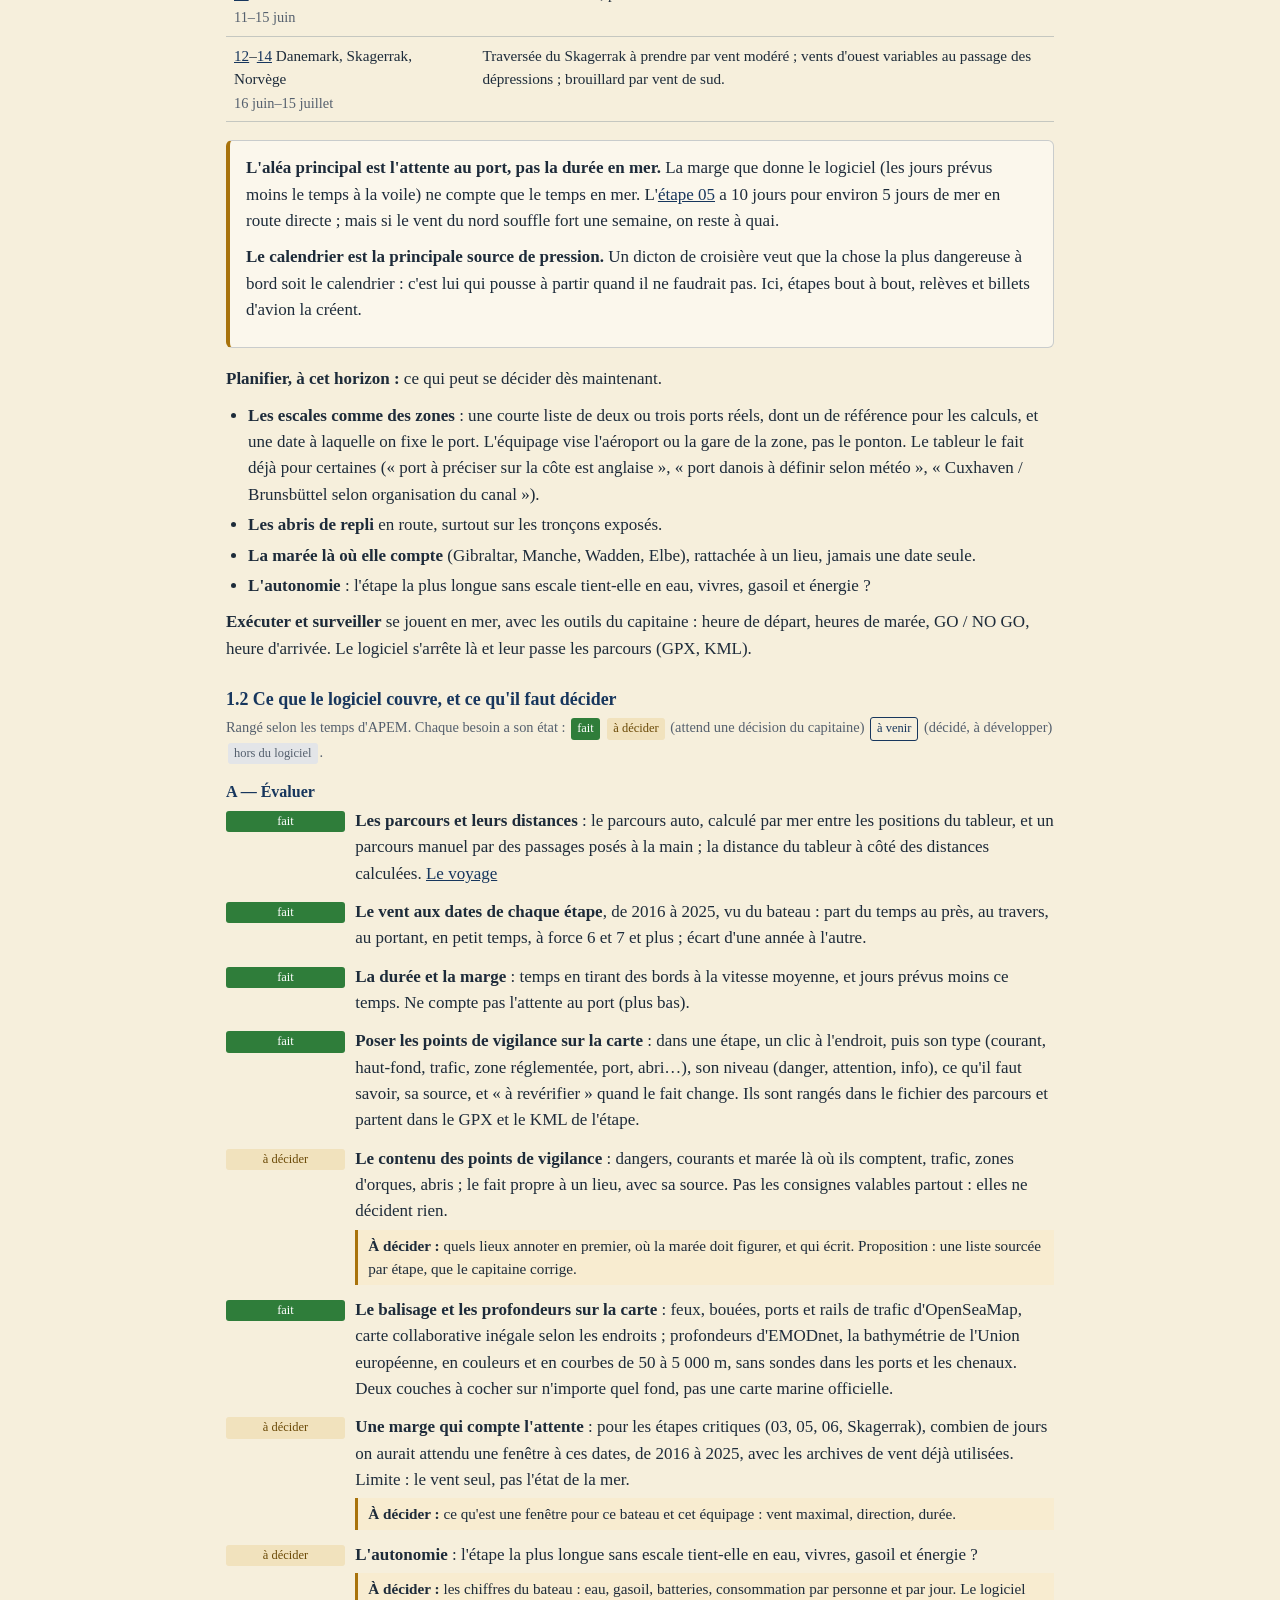
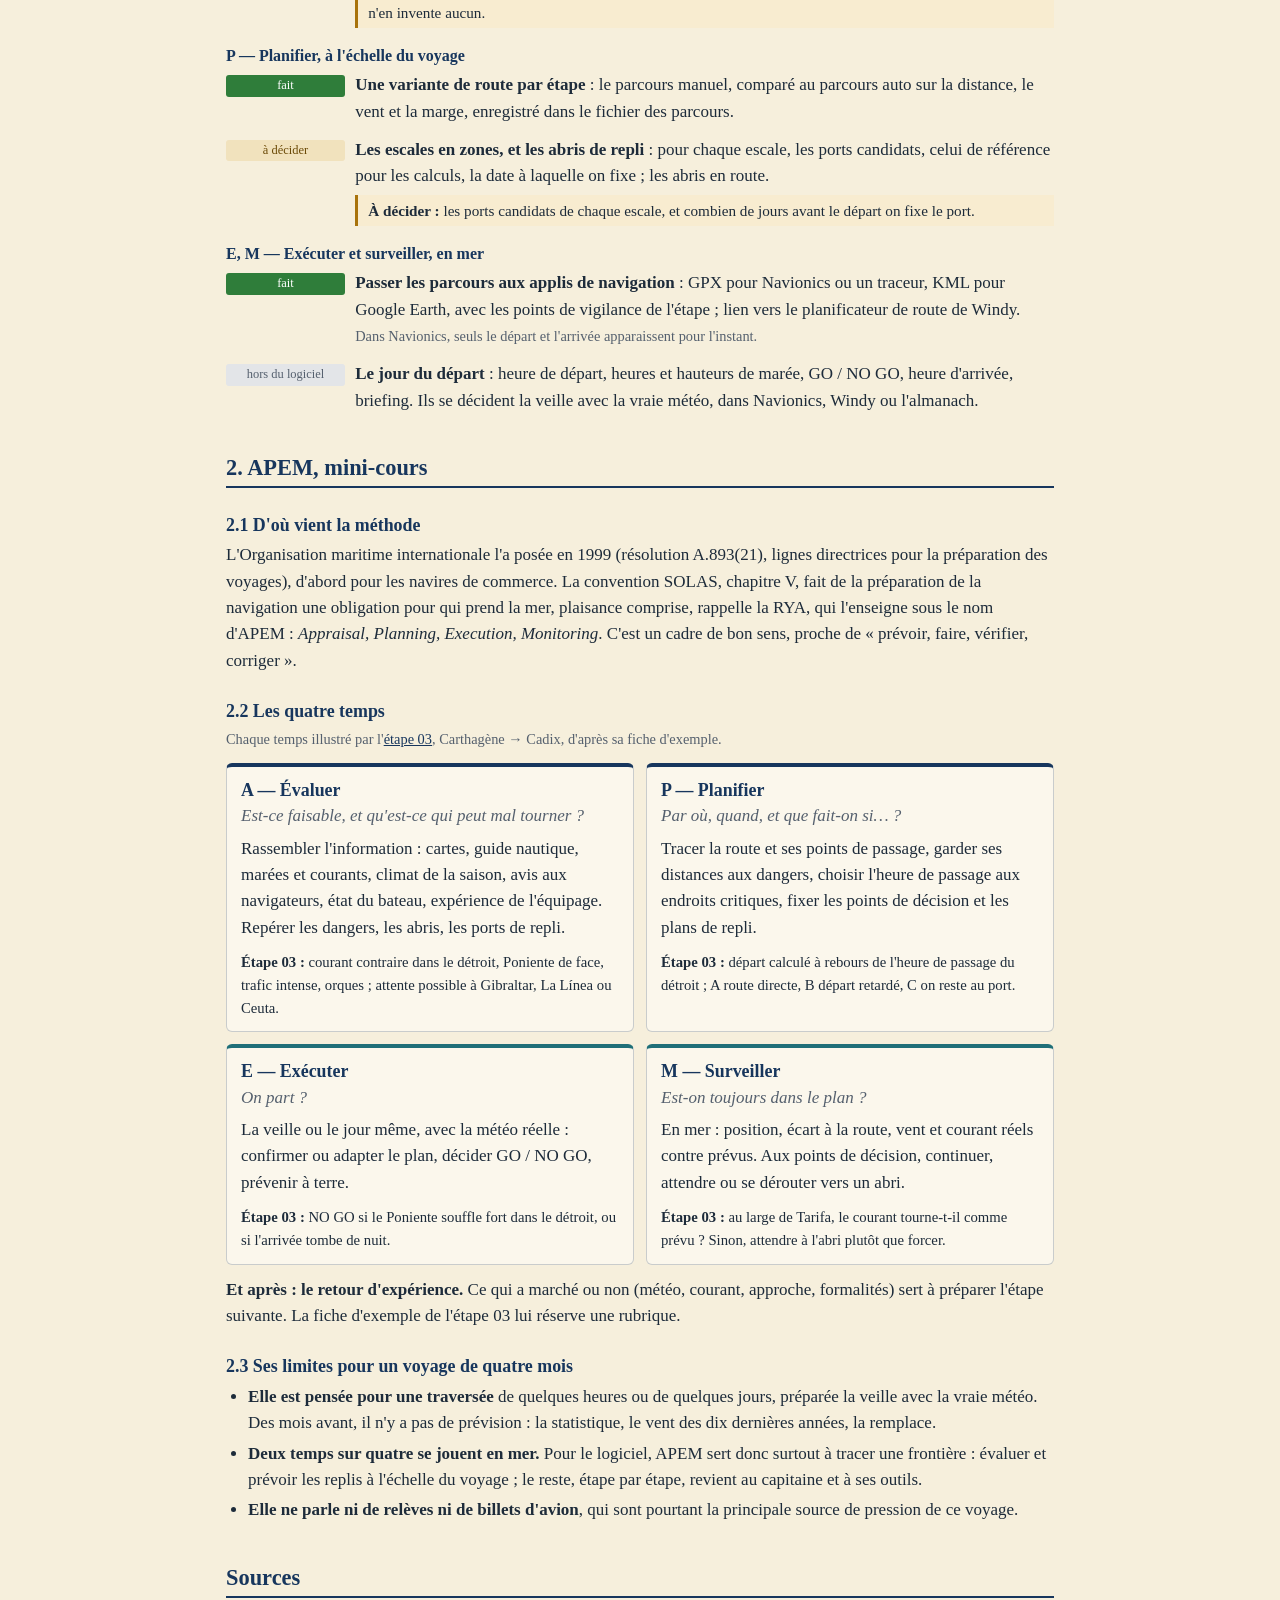
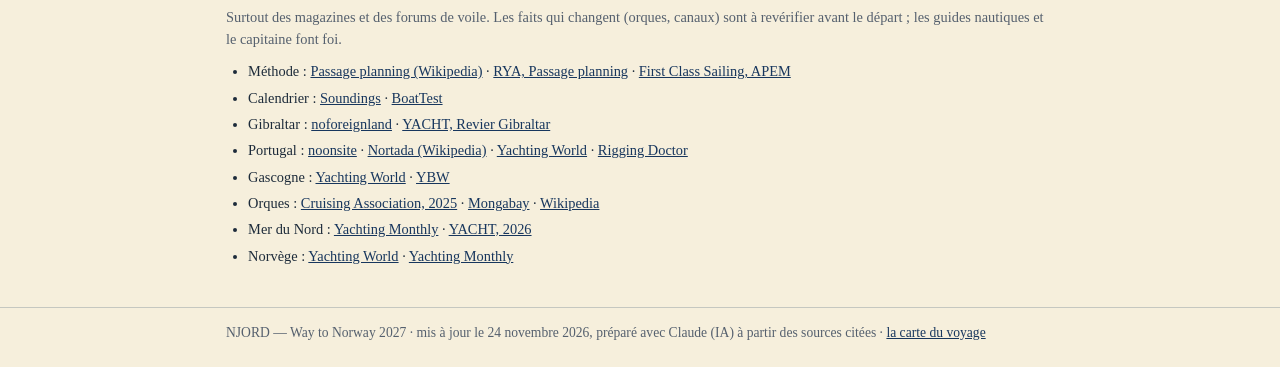
==== commit 57223c67: "Site publié depuis d6a6cb4" ====
--- a/preparer.html
+++ b/preparer.html
@@ -242,9 +242,10 @@
         consignes valables partout : elles ne décident rien.
         <div class="decision"><b>À décider :</b> quels lieux annoter en premier, où la marée doit figurer, et qui écrit.
           Proposition : une liste sourcée par étape, que le capitaine corrige.</div></div></li>
-      <li><span class="state done">fait</span><div><b>Le balisage sur la carte</b> : feux, bouées, ports et rails de
-        trafic d'OpenSeaMap, en couche à cocher sur n'importe quel fond. Une carte collaborative, inégale selon les
-        endroits, pas une carte marine officielle.</div></li>
+      <li><span class="state done">fait</span><div><b>Le balisage et les profondeurs sur la carte</b> : feux, bouées,
+        ports et rails de trafic d'OpenSeaMap, carte collaborative inégale selon les endroits ; profondeurs d'EMODnet,
+        la bathymétrie de l'Union européenne, en couleurs et en courbes de 50 à 5 000 m, sans sondes dans les ports
+        et les chenaux. Deux couches à cocher sur n'importe quel fond, pas une carte marine officielle.</div></li>
       <li><span class="state decide">à décider</span><div><b>Une marge qui compte l'attente</b> : pour les étapes
         critiques (03, 05, 06, Skagerrak), combien de jours on aurait attendu une fenêtre à ces dates, de 2016 à 2025,
         avec les archives de vent déjà utilisées. Limite : le vent seul, pas l'état de la mer.
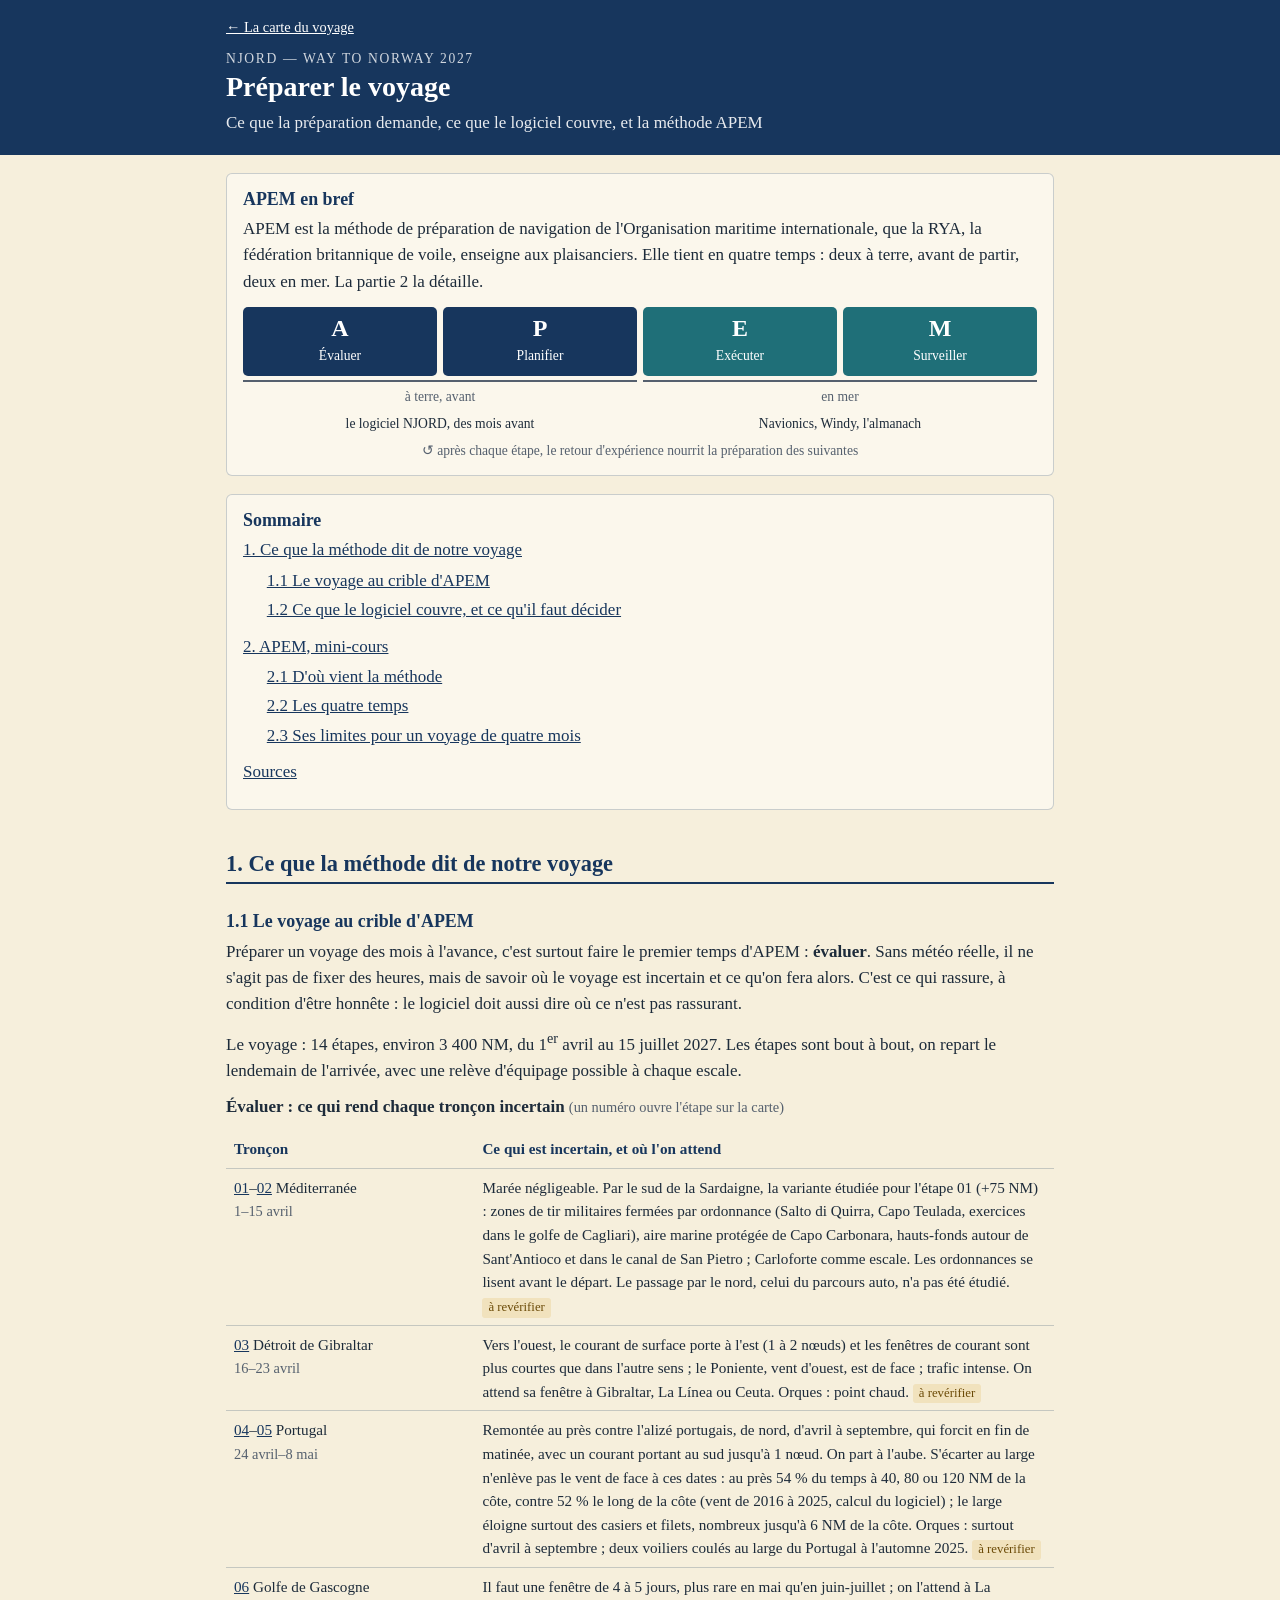
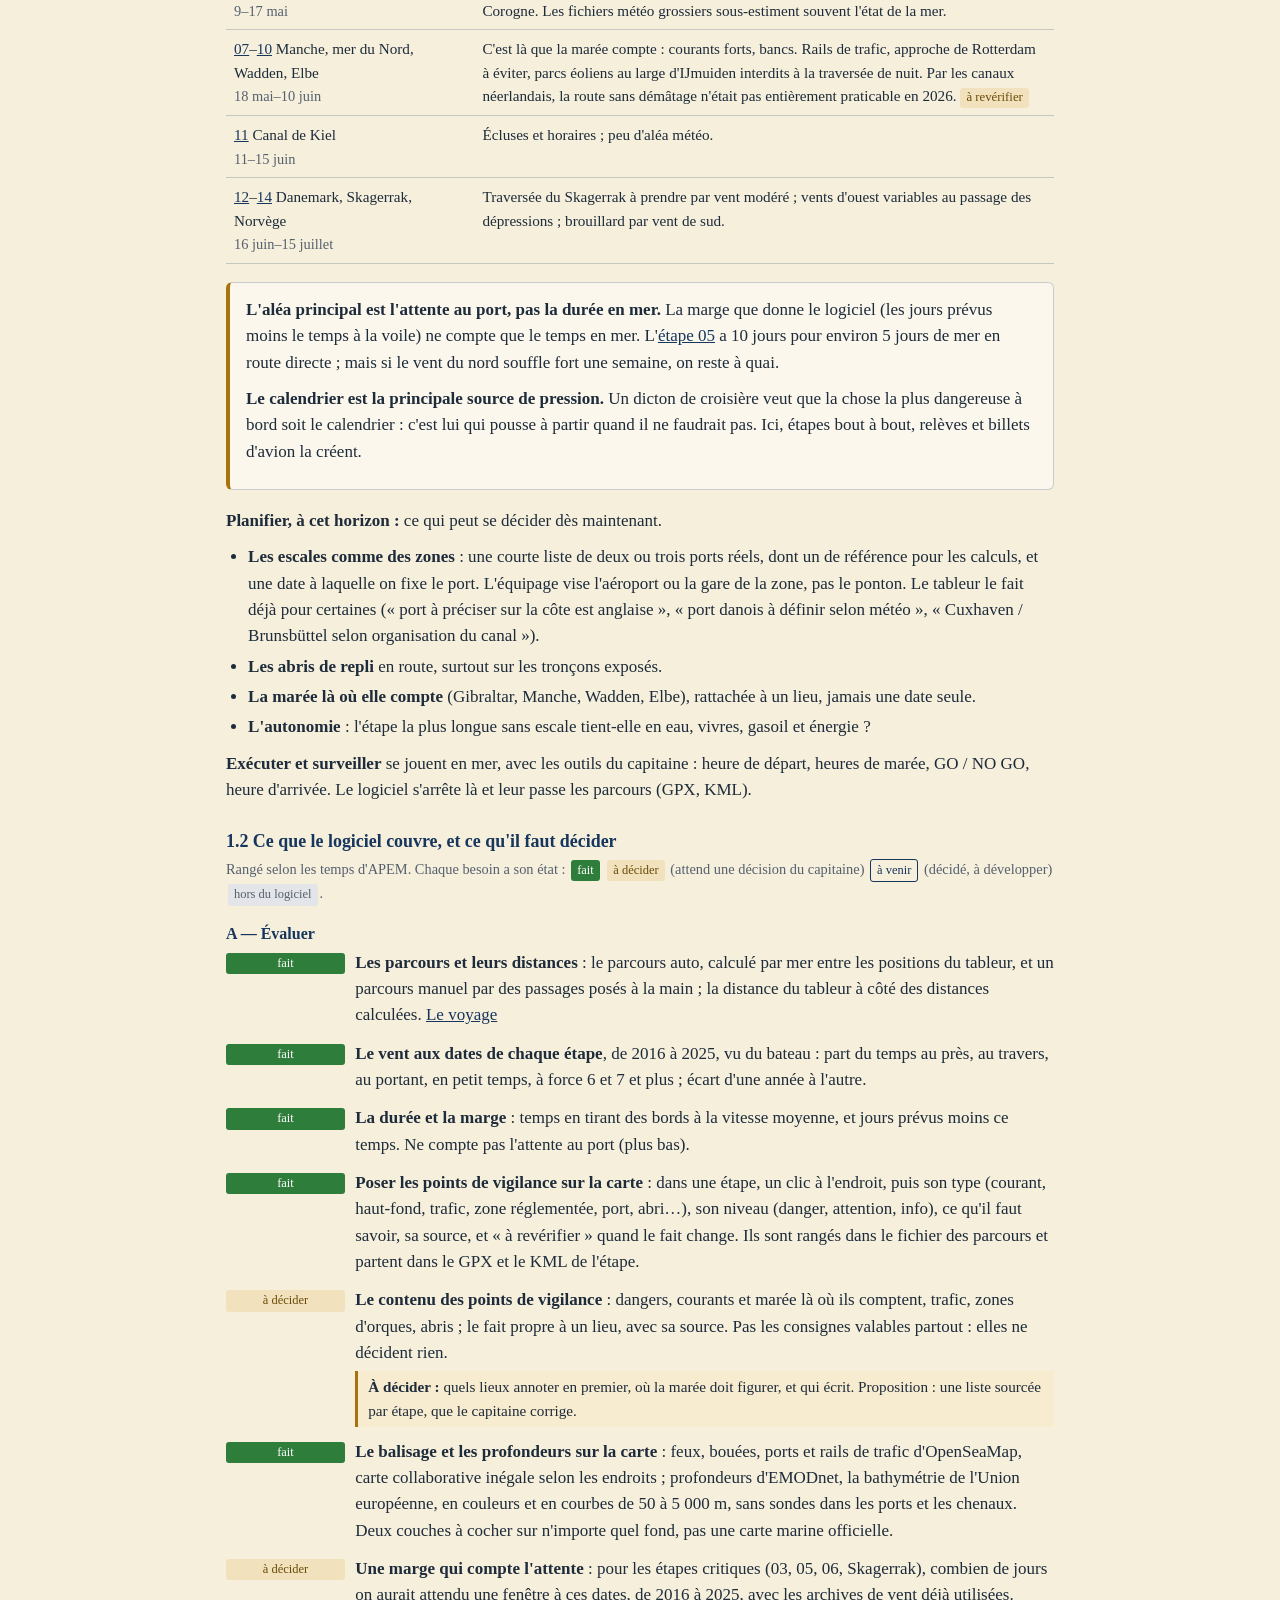
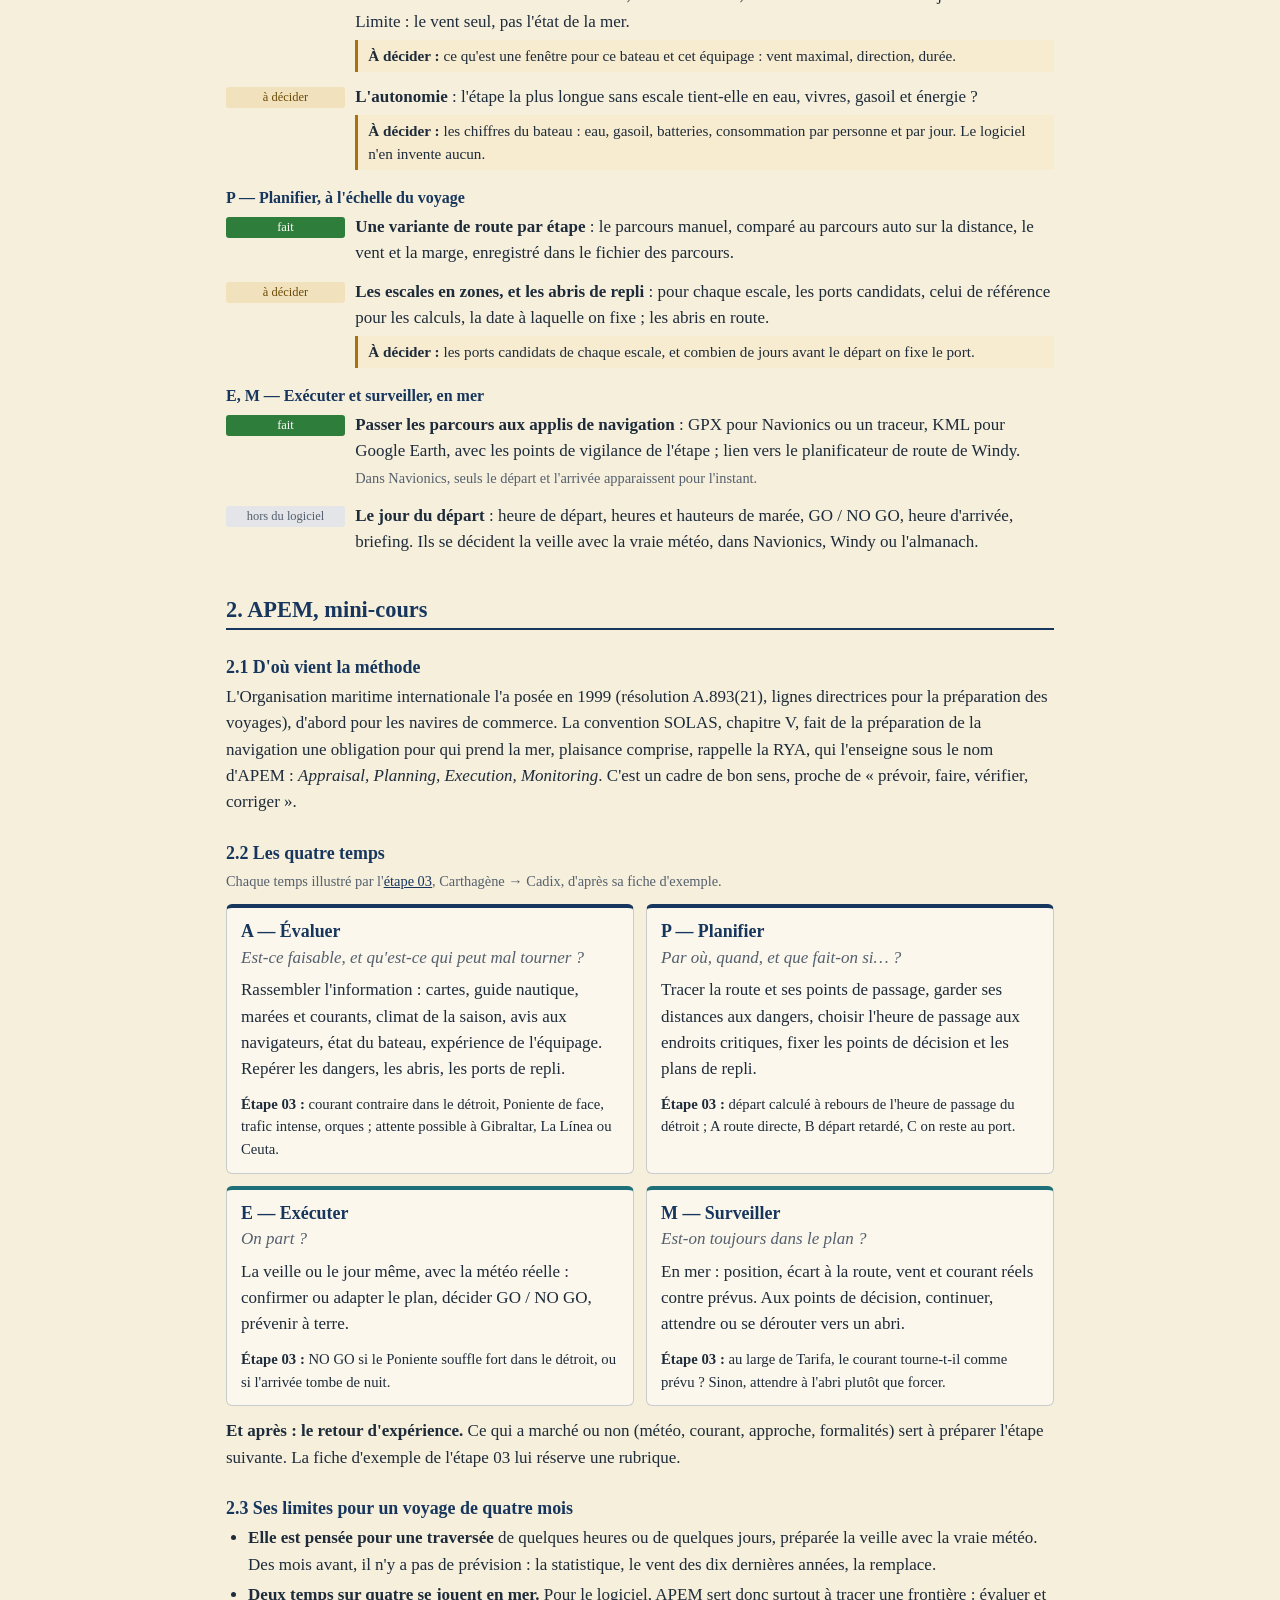
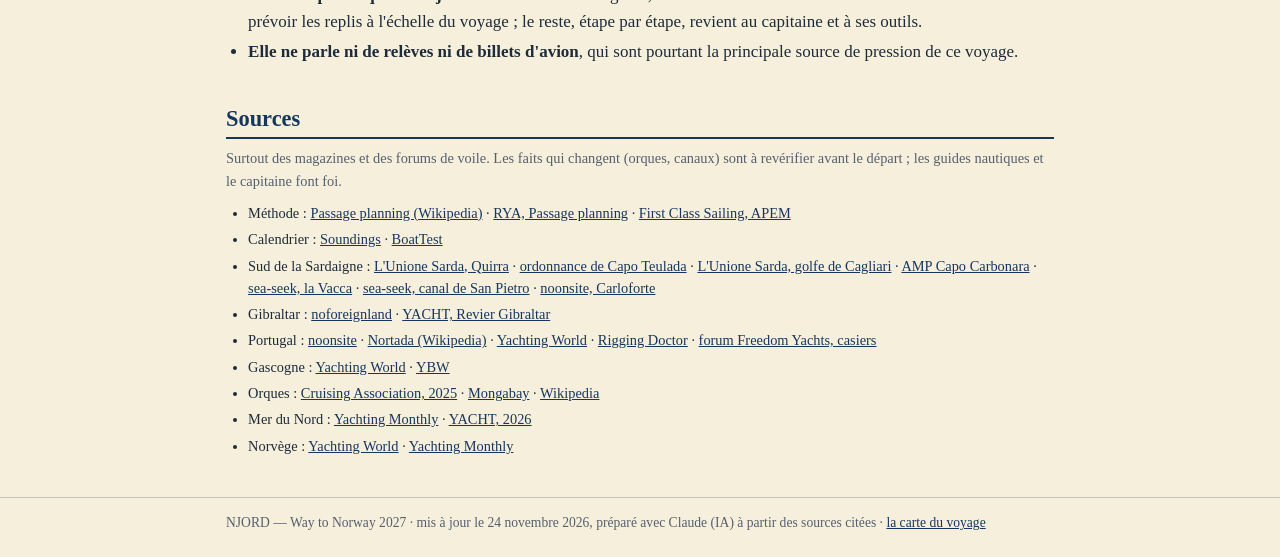
==== commit 88d60ea7: "Site publié depuis ed30b25" ====
--- a/preparer.html
+++ b/preparer.html
@@ -168,14 +168,21 @@
       <thead><tr><th>Tronçon</th><th>Ce qui est incertain, et où l'on attend</th></tr></thead>
       <tbody>
         <tr><td><a href="index.html#etape-01">01</a>–<a href="index.html#etape-02">02</a> Méditerranée<br><span class="small">1–15 avril</span></td>
-          <td>Marée négligeable. Rien de particulier relevé dans cette étude.</td></tr>
+          <td>Marée négligeable. Par le sud de la Sardaigne, la variante étudiée pour l'étape 01 (+75 NM) : zones de
+            tir militaires fermées par ordonnance (Salto di Quirra, Capo Teulada, exercices dans le golfe de
+            Cagliari), aire marine protégée de Capo Carbonara, hauts-fonds autour de Sant'Antioco et dans le canal de
+            San Pietro ; Carloforte comme escale. Les ordonnances se lisent avant le départ. Le passage par le nord,
+            celui du parcours auto, n'a pas été étudié. <span class="tag">à revérifier</span></td></tr>
         <tr><td><a href="index.html#etape-03">03</a> Détroit de Gibraltar<br><span class="small">16–23 avril</span></td>
           <td>Vers l'ouest, le courant de surface porte à l'est (1 à 2 nœuds) et les fenêtres de courant sont plus
             courtes que dans l'autre sens ; le Poniente, vent d'ouest, est de face ; trafic intense. On attend sa
             fenêtre à Gibraltar, La Línea ou Ceuta. Orques : point chaud. <span class="tag">à revérifier</span></td></tr>
         <tr><td><a href="index.html#etape-04">04</a>–<a href="index.html#etape-05">05</a> Portugal<br><span class="small">24 avril–8 mai</span></td>
           <td>Remontée au près contre l'alizé portugais, de nord, d'avril à septembre, qui forcit en fin de matinée,
-            avec un courant portant au sud jusqu'à 1 nœud. On part à l'aube, ou l'on s'écarte au large. Orques :
+            avec un courant portant au sud jusqu'à 1 nœud. On part à l'aube. S'écarter au large n'enlève pas le vent de
+            face à ces dates : au près 54 % du temps à 40, 80 ou 120 NM de la côte, contre 52 % le long de la côte (vent
+            de 2016 à 2025, calcul du logiciel) ; le large éloigne surtout des casiers et filets, nombreux jusqu'à
+            6 NM de la côte. Orques :
             surtout d'avril à septembre ; deux voiliers coulés au large du Portugal à l'automne 2025.
             <span class="tag">à revérifier</span></td></tr>
         <tr><td><a href="index.html#etape-06">06</a> Golfe de Gascogne<br><span class="small">9–17 mai</span></td>
@@ -349,12 +356,20 @@
         <a href="https://www.firstclasssailing.com/blog/?p=7060">First Class Sailing, APEM</a></li>
       <li>Calendrier : <a href="https://soundingsonline.com/?p=8841">Soundings</a> ·
         <a href="https://boattest.com/article/whose-idea-was-why-planning-doesnt-always-pay.md">BoatTest</a></li>
+      <li>Sud de la Sardaigne : <a href="https://www.unionesarda.it/en/sardinia/dozens-of-quot-potentially-dangerous-objectsquot-in-the-quirra-sea-a-flurry-of-bans-from-the-coast-guard-xnqgoshj">L'Unione Sarda, Quirra</a> ·
+        <a href="https://www.comune.giba.su.it/wp-content/uploads/2025/09/Ordinanza_Circondariale.pdf">ordonnance de Capo Teulada</a> ·
+        <a href="https://www.unionesarda.it/en/sardinia/military-exercises-prohibited-sea-area-off-limits-in-the-heart-of-the-gulf-of-cagliari-m2tpgsx8">L'Unione Sarda, golfe de Cagliari</a> ·
+        <a href="https://www.ampcapocarbonara.it/uploads/materiale/mappa-amp.pdf">AMP Capo Carbonara</a> ·
+        <a href="https://www.sea-seek.com/en/Isolotti-La-Vacca-ed-il-Vitello-S-Antioco-Sardegna-">sea-seek, la Vacca</a> ·
+        <a href="https://sea-seek.com/en/Canale-di-S-Pietro-Sardinia-">sea-seek, canal de San Pietro</a> ·
+        <a href="https://www.noonsite.com/place/italy/sardinia/carloforte-isola-di-san-pietro/">noonsite, Carloforte</a></li>
       <li>Gibraltar : <a href="https://blog.noforeignland.com/transiting-the-straits-of-gibraltar/">noforeignland</a> ·
         <a href="https://www.yacht.de/reisen-chartern/weltweit/revier-gibraltar-etappenziel-mit-geschichte-zwischen-mittelmeer-und-atlantik/">YACHT, Revier Gibraltar</a></li>
       <li>Portugal : <a href="https://www.noonsite.com/place/portugal/view/weather">noonsite</a> ·
         <a href="https://Www.wikipedia.org/wiki/Nortada">Nortada (Wikipedia)</a> ·
         <a href="https://www.pressreader.com/uk/yachting-world/20181001/281852939442505">Yachting World</a> ·
-        <a href="https://riggingdoctor.com/life-aboard/2020/2/1/transatlantic-azores-to-portugal-review">Rigging Doctor</a></li>
+        <a href="https://riggingdoctor.com/life-aboard/2020/2/1/transatlantic-azores-to-portugal-review">Rigging Doctor</a> ·
+        <a href="https://freedomyachts.org/viewtopic.php?p=52857">forum Freedom Yachts, casiers</a></li>
       <li>Gascogne : <a href="https://www.yachtingworld.com/expert-sailing-techniques/masterclass-crossing-the-bay-of-biscay-135901">Yachting World</a> ·
         <a href="https://forums.ybw.com/threads/best-time-to-cross-biscay.318951">YBW</a></li>
       <li>Orques : <a href="https://www.theca.org.uk/node/64925">Cruising Association, 2025</a> ·
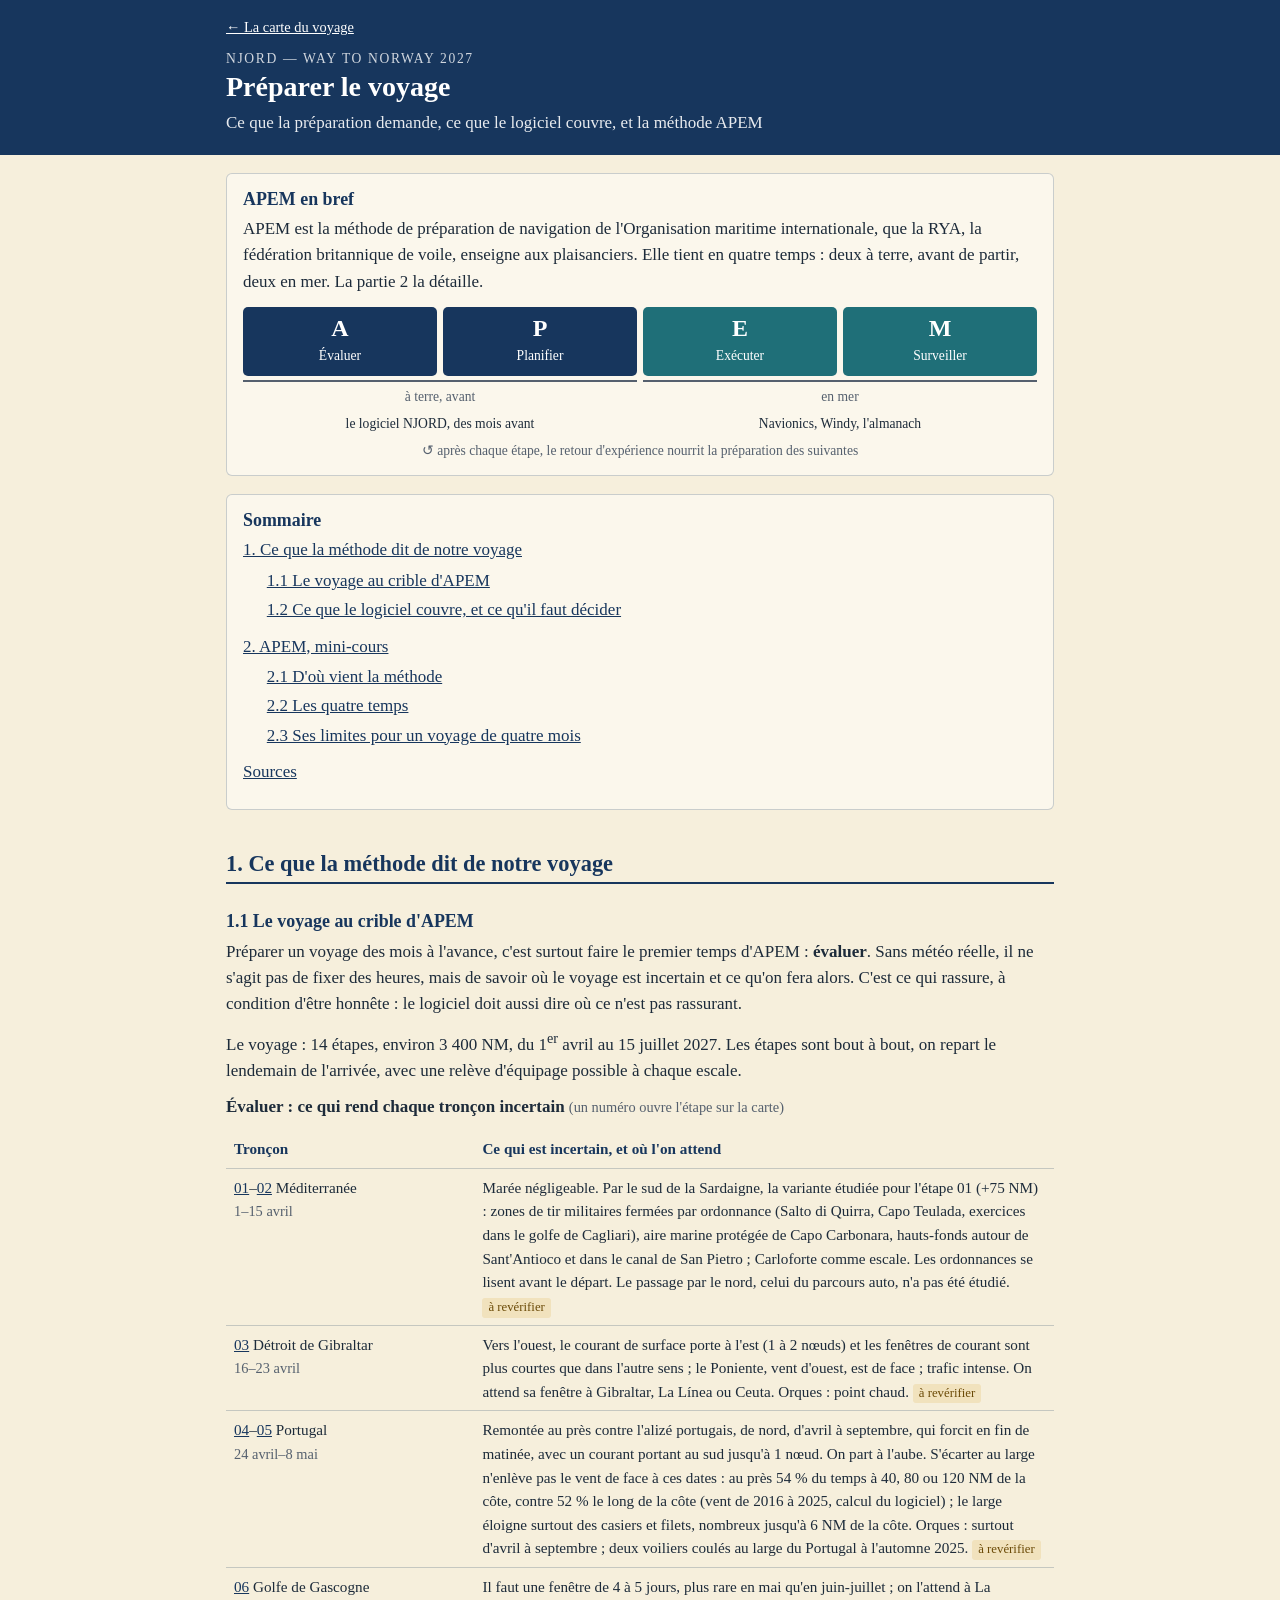
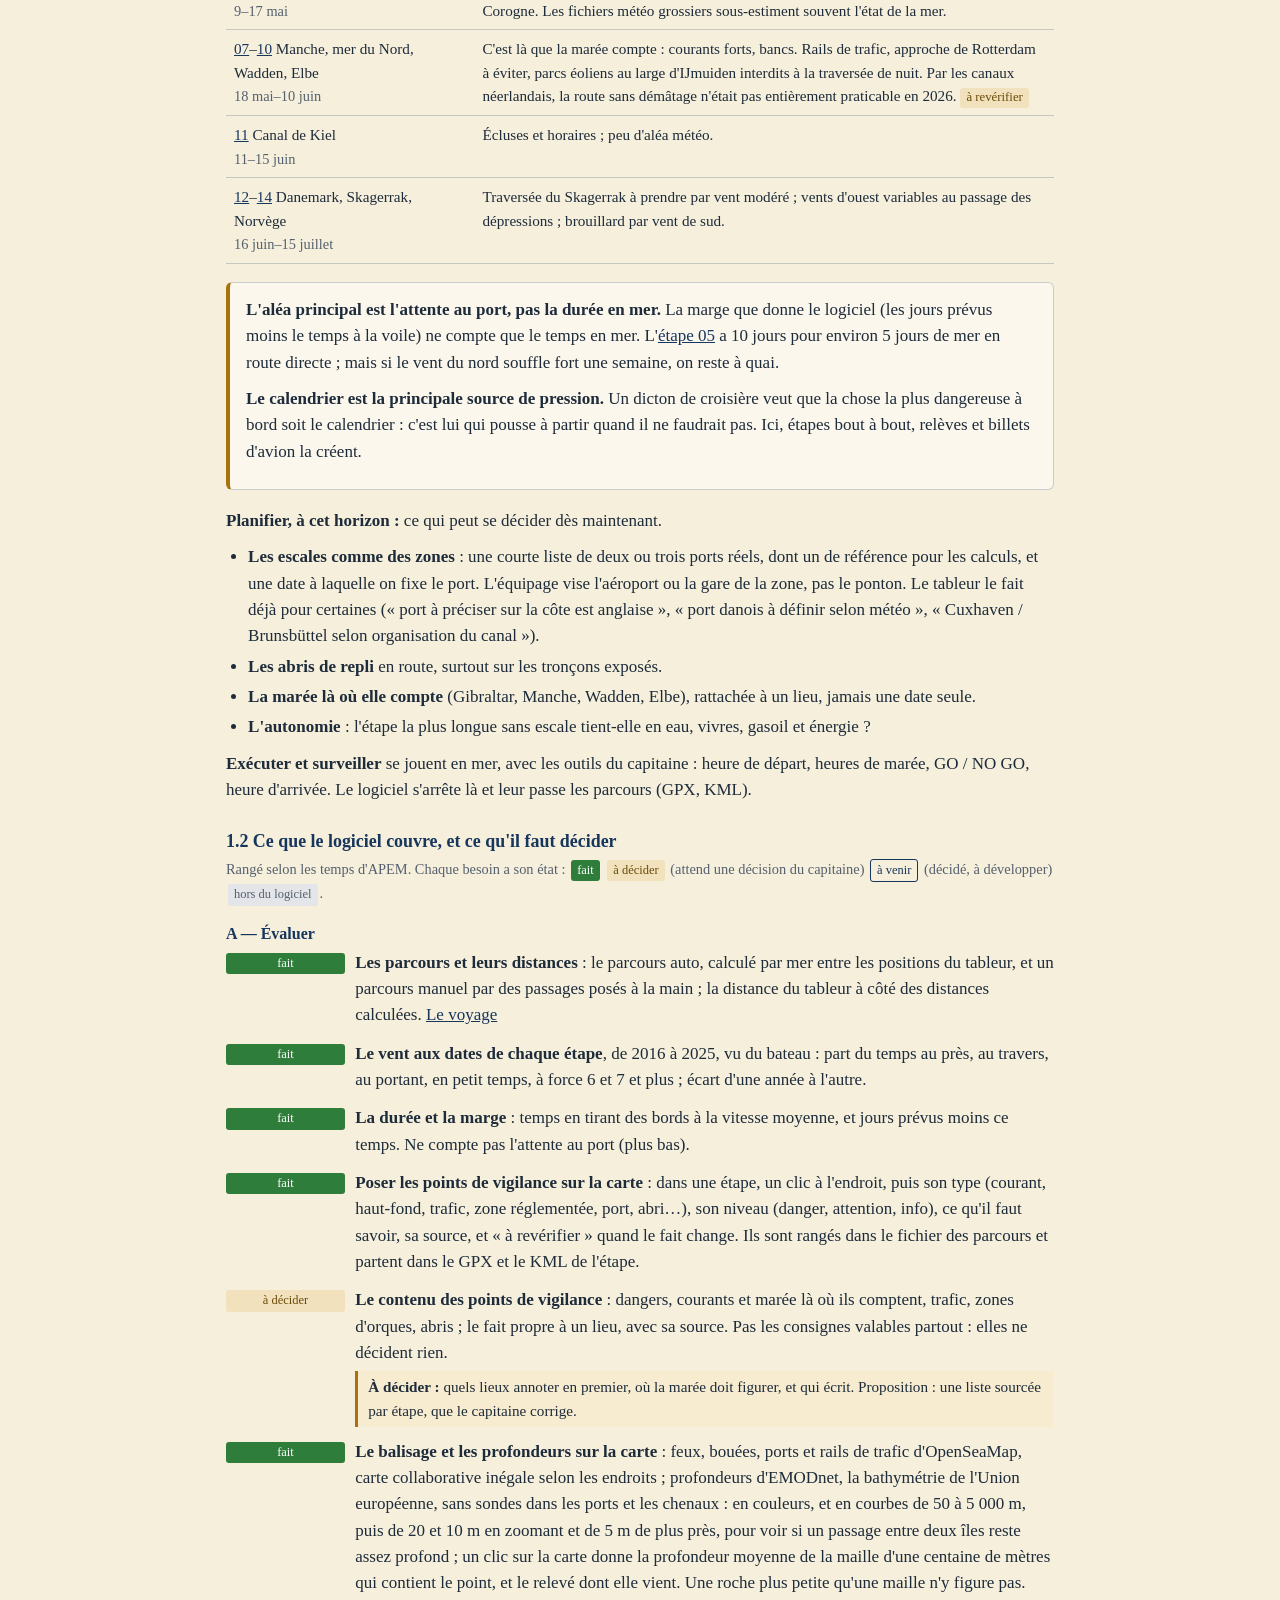
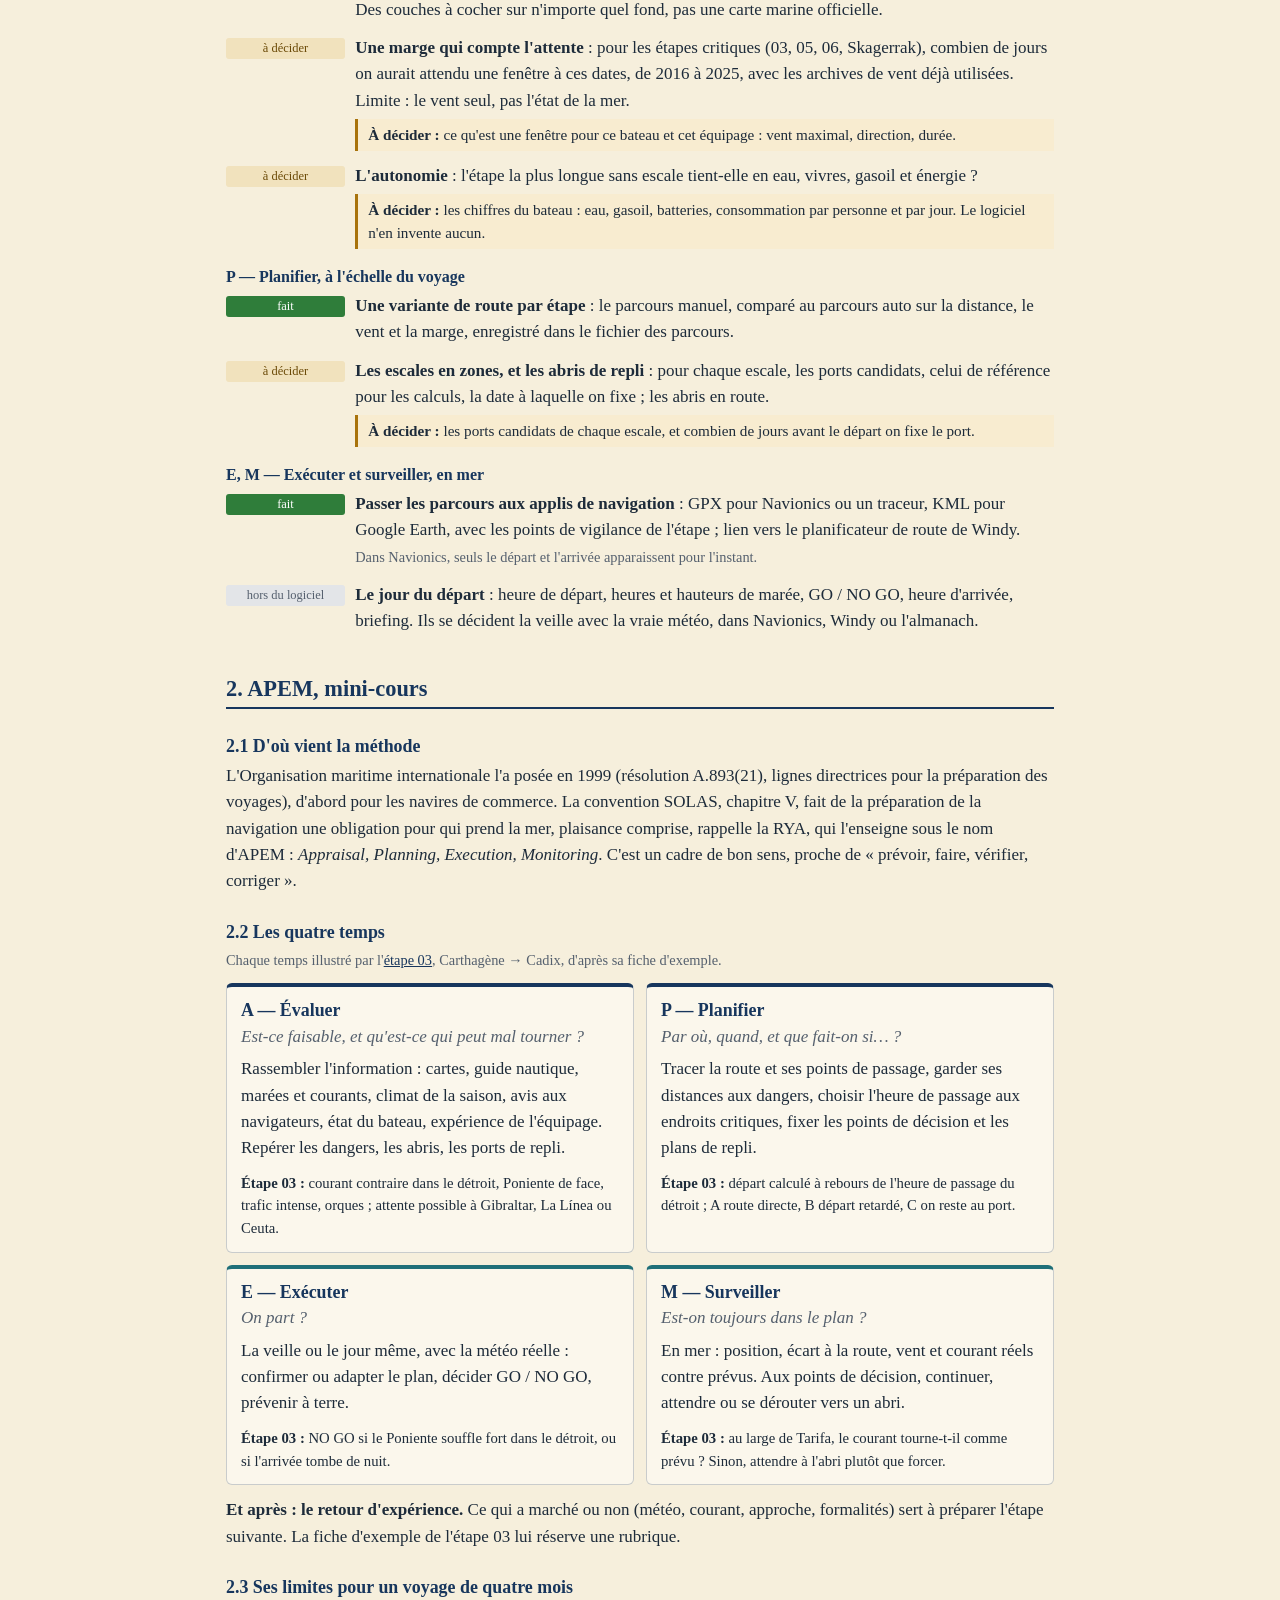
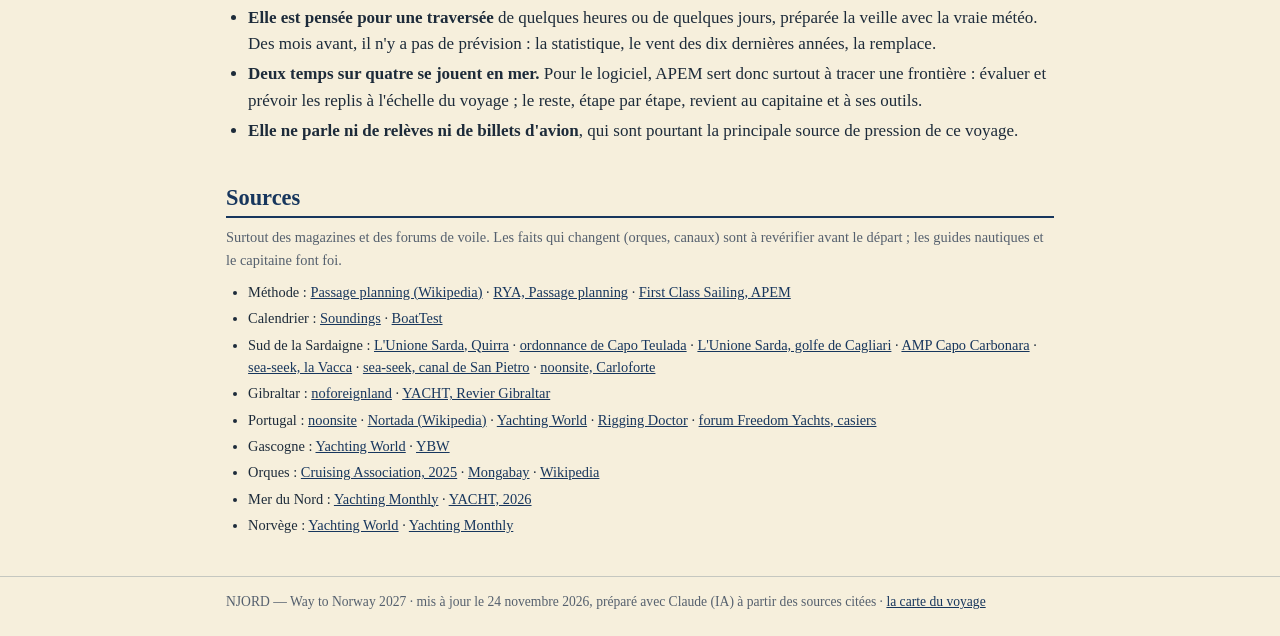
==== commit 10f896bf: "Site publié depuis 5e1acc7" ====
--- a/preparer.html
+++ b/preparer.html
@@ -251,8 +251,11 @@
           Proposition : une liste sourcée par étape, que le capitaine corrige.</div></div></li>
       <li><span class="state done">fait</span><div><b>Le balisage et les profondeurs sur la carte</b> : feux, bouées,
         ports et rails de trafic d'OpenSeaMap, carte collaborative inégale selon les endroits ; profondeurs d'EMODnet,
-        la bathymétrie de l'Union européenne, en couleurs et en courbes de 50 à 5 000 m, sans sondes dans les ports
-        et les chenaux. Deux couches à cocher sur n'importe quel fond, pas une carte marine officielle.</div></li>
+        la bathymétrie de l'Union européenne, sans sondes dans les ports et les chenaux : en couleurs, et en courbes
+        de 50 à 5 000 m, puis de 20 et 10 m en zoomant et de 5 m de plus près, pour voir si un passage entre deux îles
+        reste assez profond ; un clic sur la carte donne la profondeur moyenne de la maille d'une centaine de mètres
+        qui contient le point, et le relevé dont elle vient. Une roche plus petite qu'une maille n'y figure pas. Des
+        couches à cocher sur n'importe quel fond, pas une carte marine officielle.</div></li>
       <li><span class="state decide">à décider</span><div><b>Une marge qui compte l'attente</b> : pour les étapes
         critiques (03, 05, 06, Skagerrak), combien de jours on aurait attendu une fenêtre à ces dates, de 2016 à 2025,
         avec les archives de vent déjà utilisées. Limite : le vent seul, pas l'état de la mer.
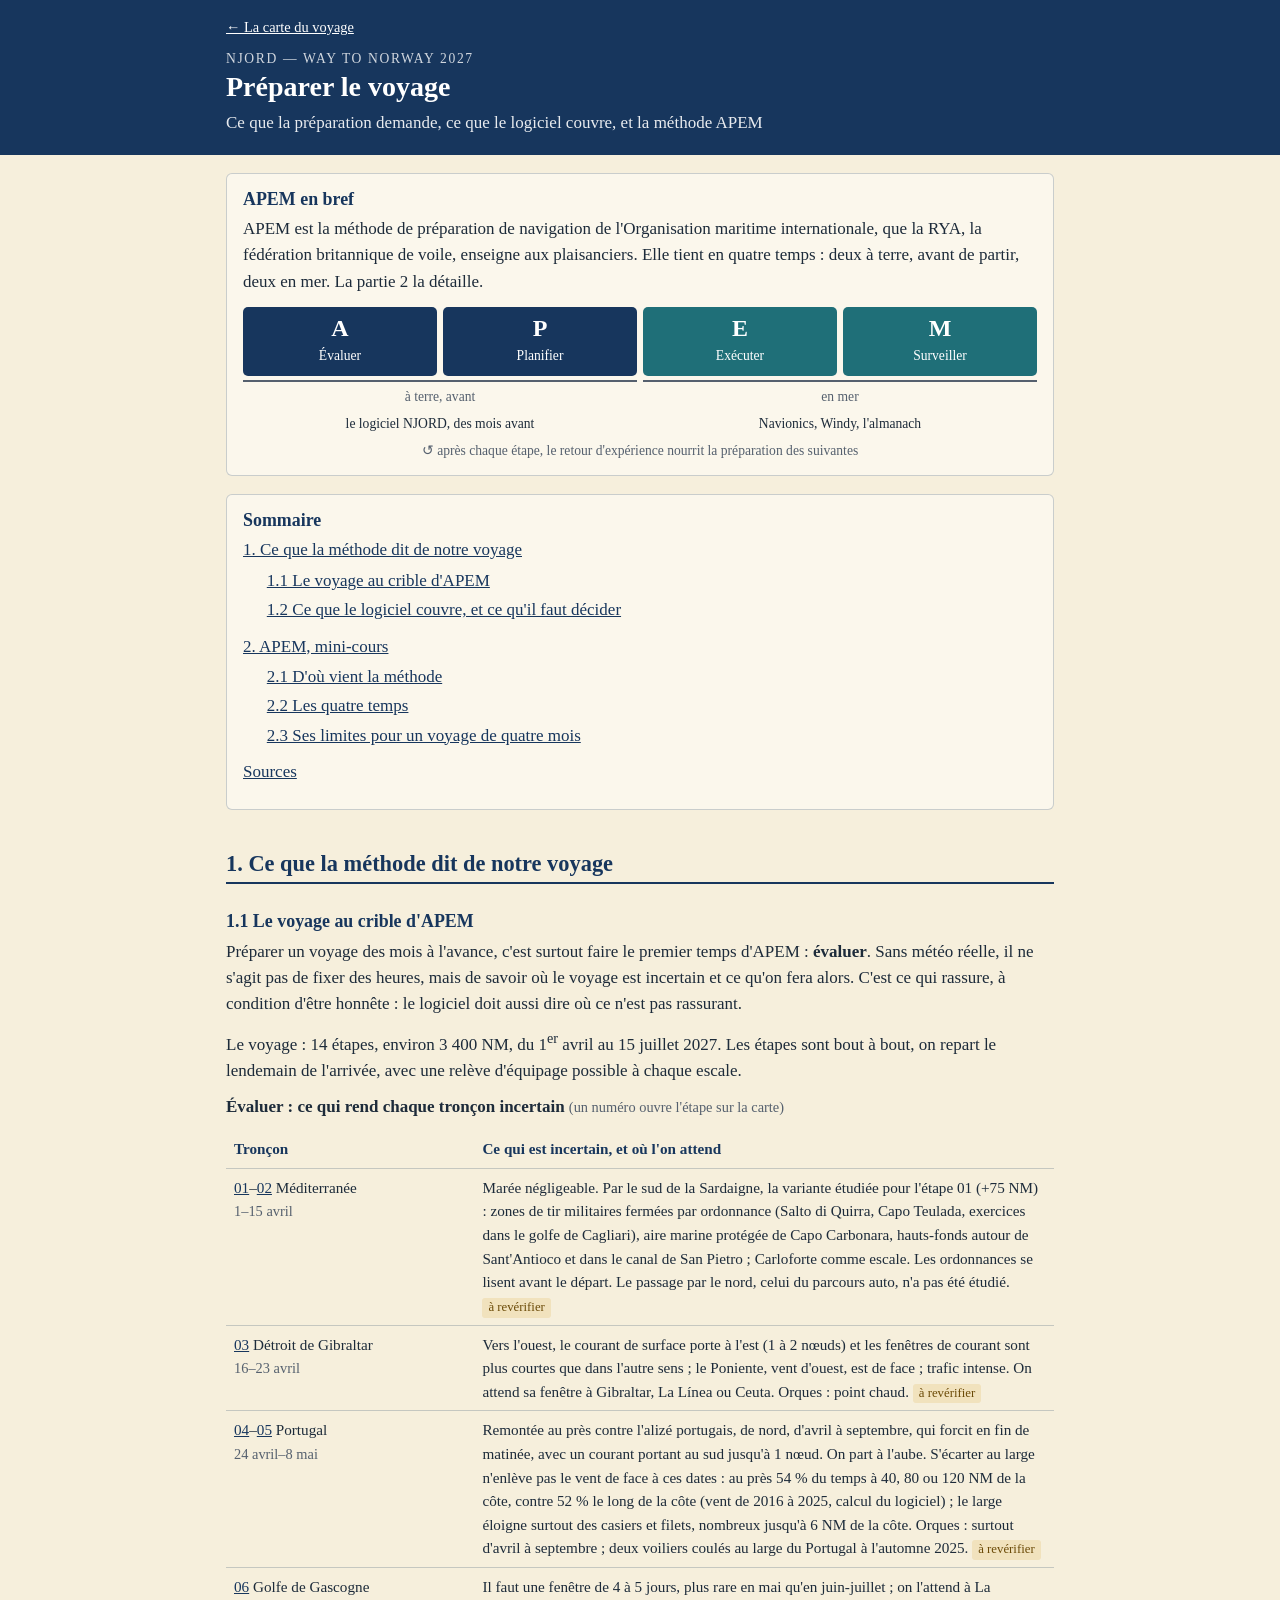
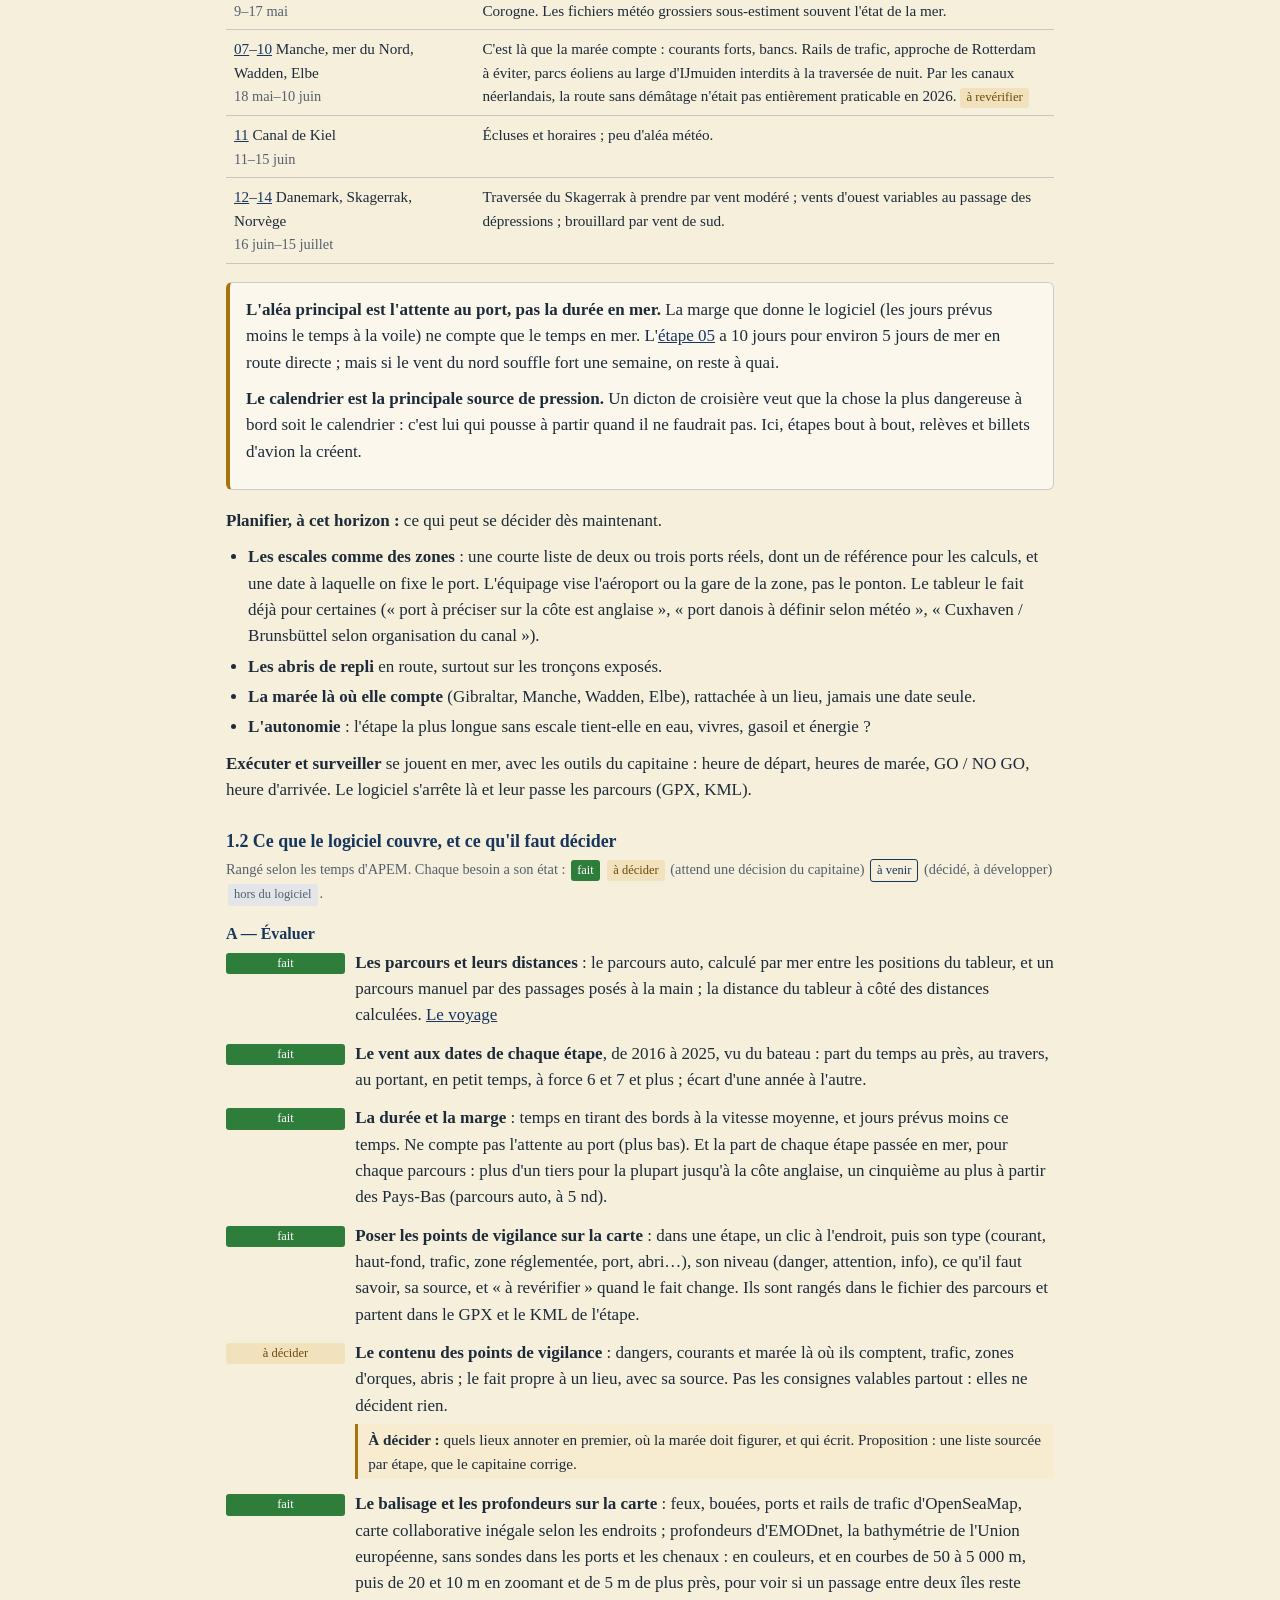
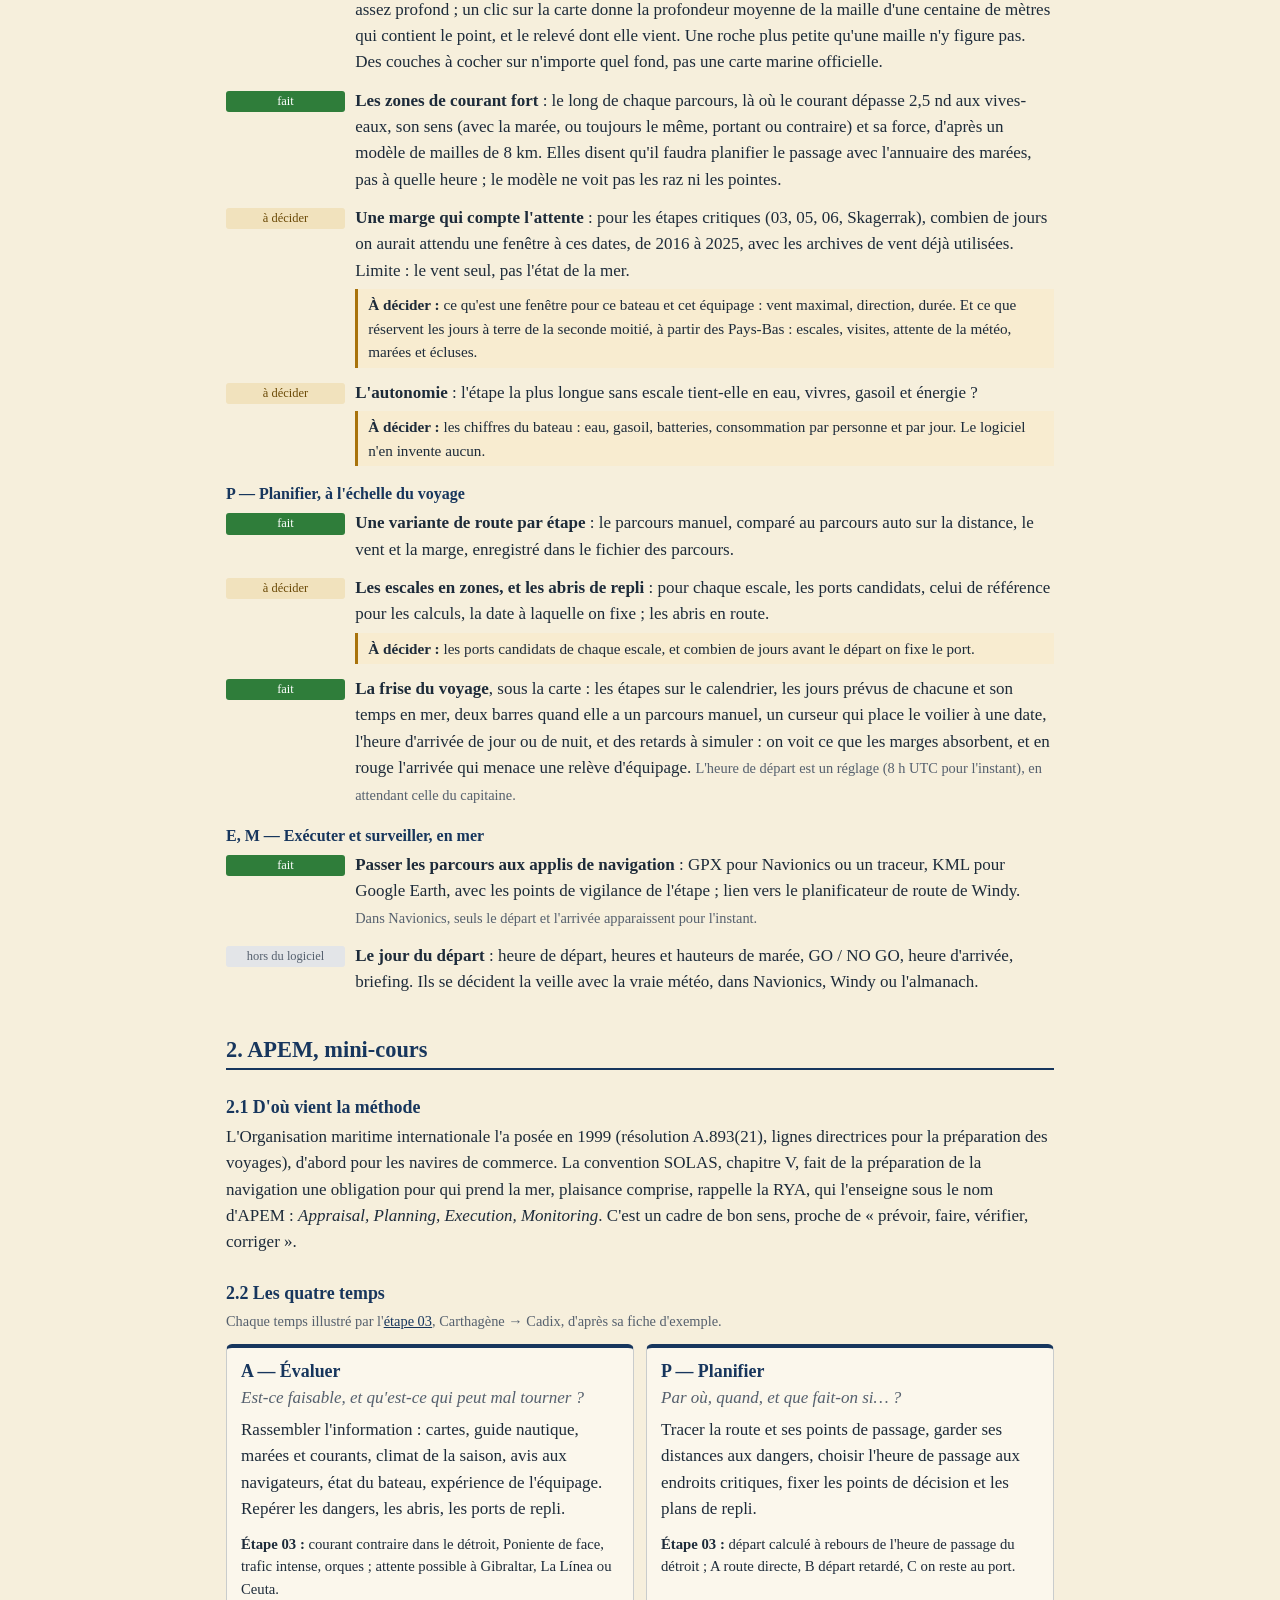
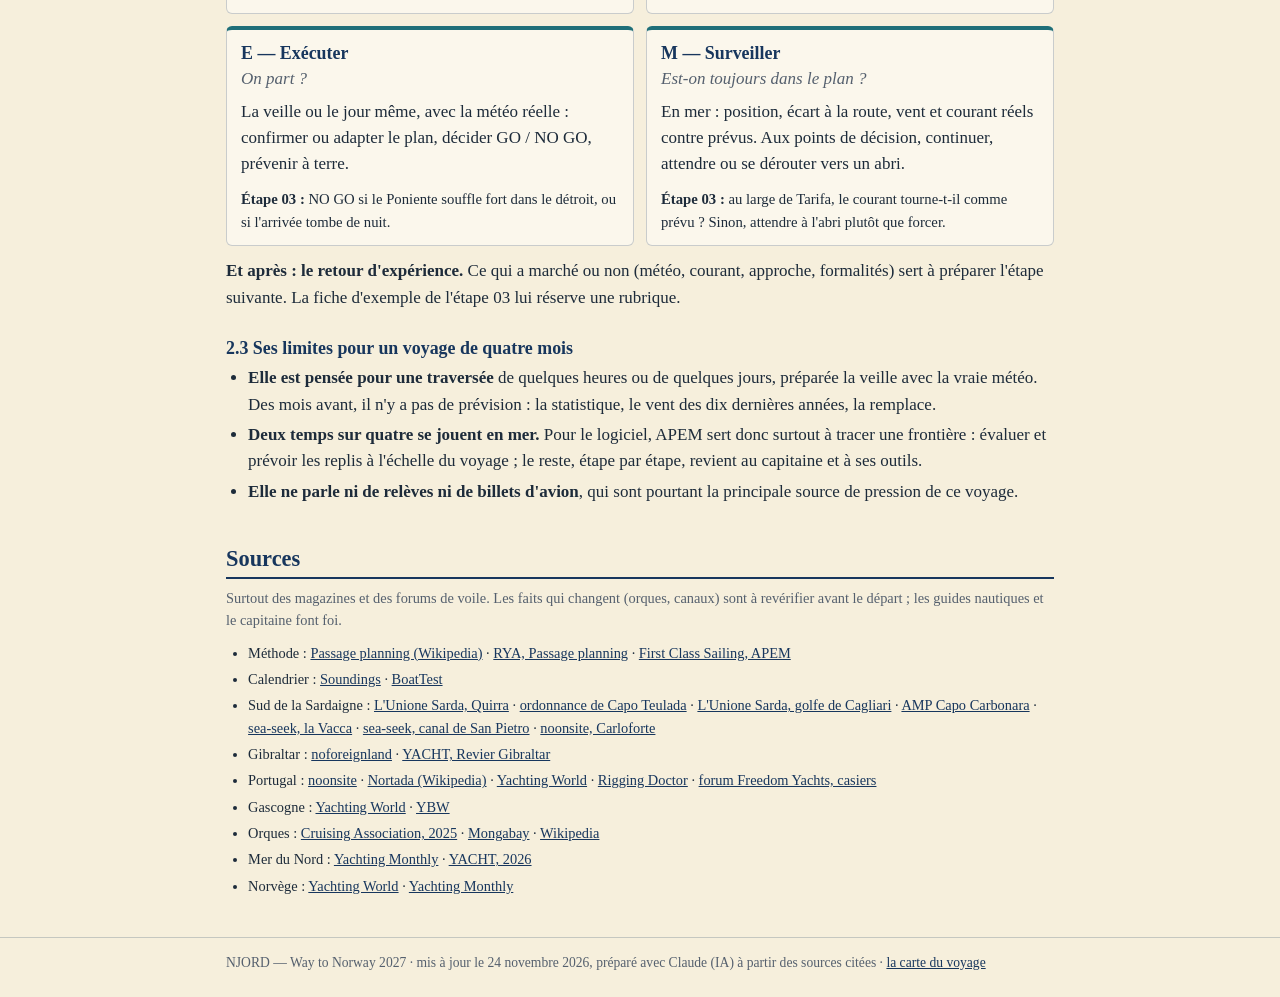
==== commit b251eed4: "Site publié depuis 87157af" ====
--- a/preparer.html
+++ b/preparer.html
@@ -239,7 +239,9 @@
         part du temps au près, au travers, au portant, en petit temps, à force 6 et 7 et plus ; écart d'une année à
         l'autre.</div></li>
       <li><span class="state done">fait</span><div><b>La durée et la marge</b> : temps en tirant des bords à la vitesse
-        moyenne, et jours prévus moins ce temps. Ne compte pas l'attente au port (plus bas).</div></li>
+        moyenne, et jours prévus moins ce temps. Ne compte pas l'attente au port (plus bas). Et la part de chaque
+        étape passée en mer, pour chaque parcours : plus d'un tiers pour la plupart jusqu'à la côte anglaise, un
+        cinquième au plus à partir des Pays-Bas (parcours auto, à 5 nd).</div></li>
       <li><span class="state done">fait</span><div><b>Poser les points de vigilance sur la carte</b> : dans une étape,
         un clic à l'endroit, puis son type (courant, haut-fond, trafic, zone réglementée, port, abri…), son niveau
         (danger, attention, info), ce qu'il faut savoir, sa source, et « à revérifier » quand le fait change. Ils
@@ -256,11 +258,16 @@
         reste assez profond ; un clic sur la carte donne la profondeur moyenne de la maille d'une centaine de mètres
         qui contient le point, et le relevé dont elle vient. Une roche plus petite qu'une maille n'y figure pas. Des
         couches à cocher sur n'importe quel fond, pas une carte marine officielle.</div></li>
+      <li><span class="state done">fait</span><div><b>Les zones de courant fort</b> : le long de chaque parcours, là où le
+        courant dépasse 2,5 nd aux vives-eaux, son sens (avec la marée, ou toujours le même, portant ou contraire) et sa
+        force, d'après un modèle de mailles de 8 km. Elles disent qu'il faudra planifier le passage avec l'annuaire des
+        marées, pas à quelle heure ; le modèle ne voit pas les raz ni les pointes.</div></li>
       <li><span class="state decide">à décider</span><div><b>Une marge qui compte l'attente</b> : pour les étapes
         critiques (03, 05, 06, Skagerrak), combien de jours on aurait attendu une fenêtre à ces dates, de 2016 à 2025,
         avec les archives de vent déjà utilisées. Limite : le vent seul, pas l'état de la mer.
         <div class="decision"><b>À décider :</b> ce qu'est une fenêtre pour ce bateau et cet équipage : vent maximal,
-          direction, durée.</div></div></li>
+          direction, durée. Et ce que réservent les jours à terre de la seconde moitié, à partir des Pays-Bas :
+          escales, visites, attente de la météo, marées et écluses.</div></div></li>
       <li><span class="state decide">à décider</span><div><b>L'autonomie</b> : l'étape la plus longue sans escale
         tient-elle en eau, vivres, gasoil et énergie ?
         <div class="decision"><b>À décider :</b> les chiffres du bateau : eau, gasoil, batteries, consommation par
@@ -276,6 +283,11 @@
         route.
         <div class="decision"><b>À décider :</b> les ports candidats de chaque escale, et combien de jours avant le
           départ on fixe le port.</div></div></li>
+      <li><span class="state done">fait</span><div><b>La frise du voyage</b>, sous la carte : les étapes sur le calendrier,
+        les jours prévus de chacune et son temps en mer, deux barres quand elle a un parcours manuel, un curseur qui
+        place le voilier à une date, l'heure d'arrivée de jour ou de nuit, et des retards à simuler : on
+        voit ce que les marges absorbent, et en rouge l'arrivée qui menace une relève d'équipage.
+        <span class="small">L'heure de départ est un réglage (8 h UTC pour l'instant), en attendant celle du capitaine.</span></div></li>
     </ul>
 
     <h4>E, M — Exécuter et surveiller, en mer</h4>
